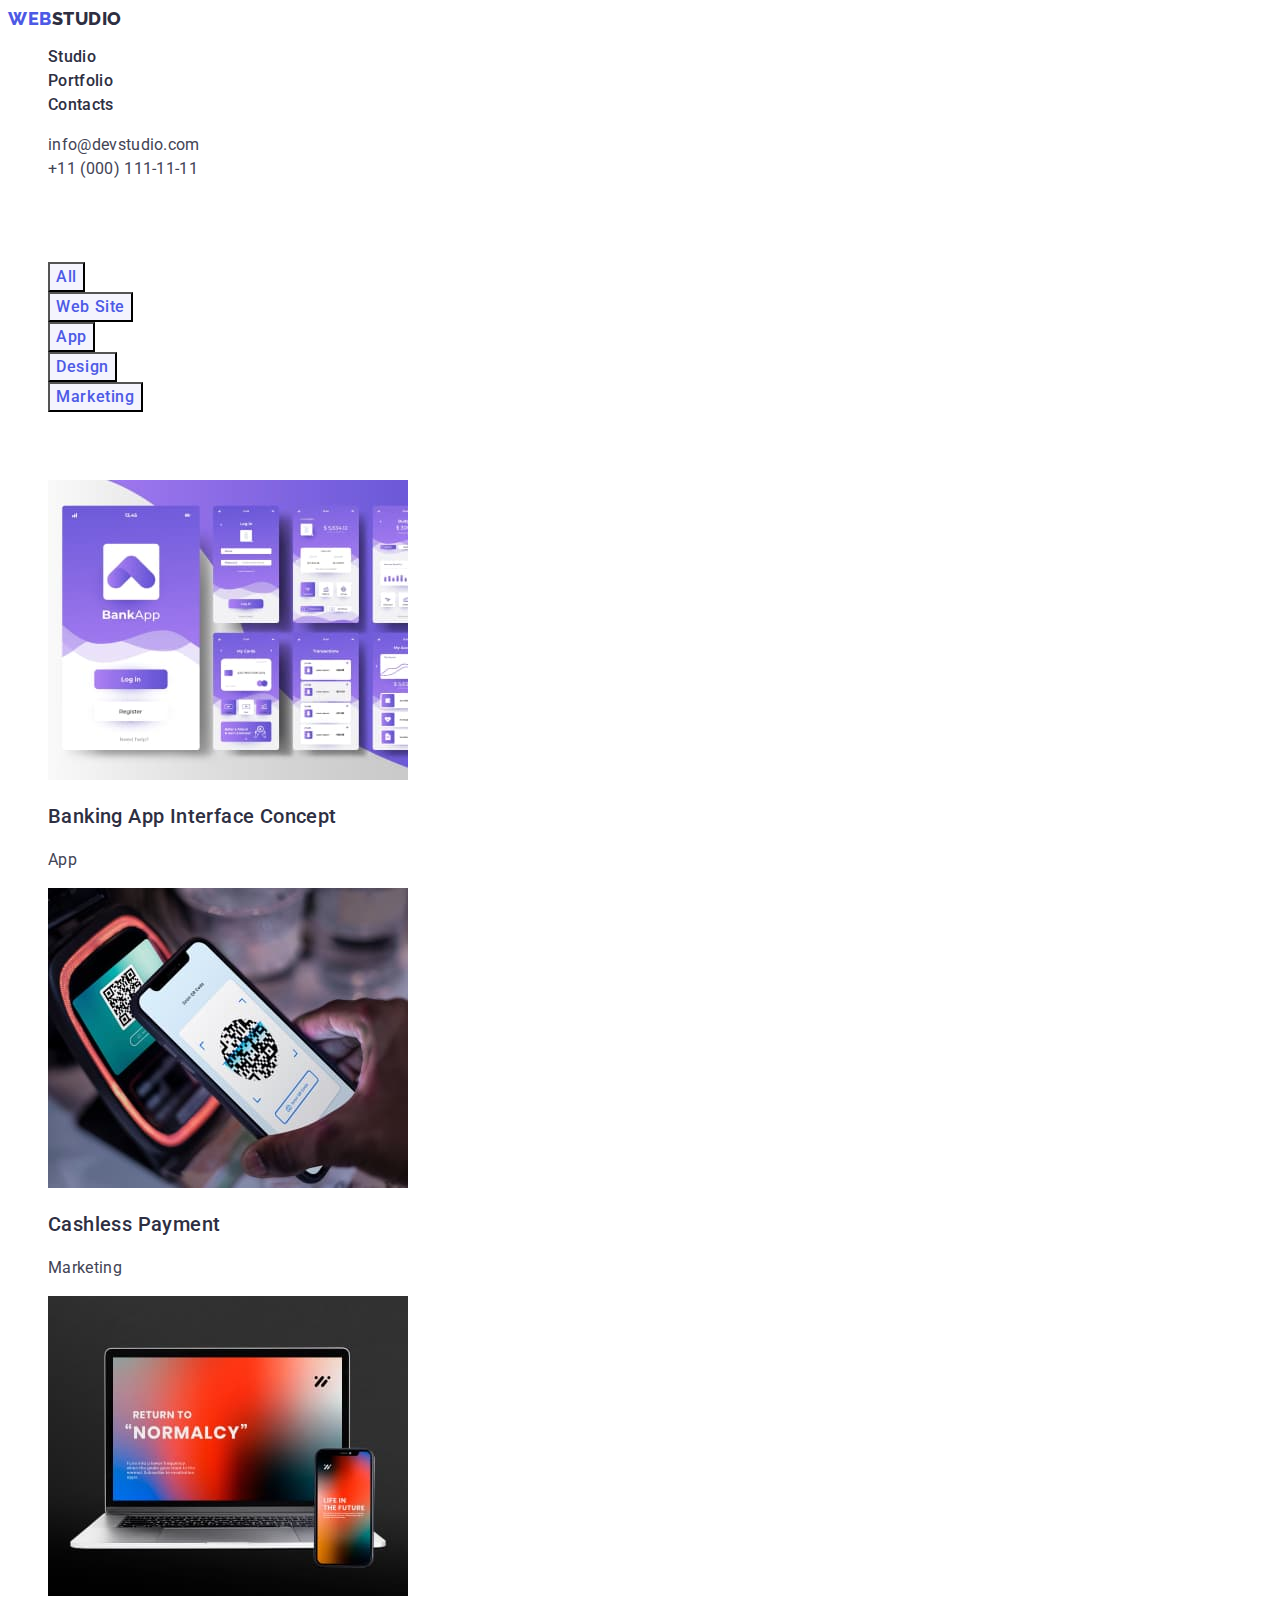
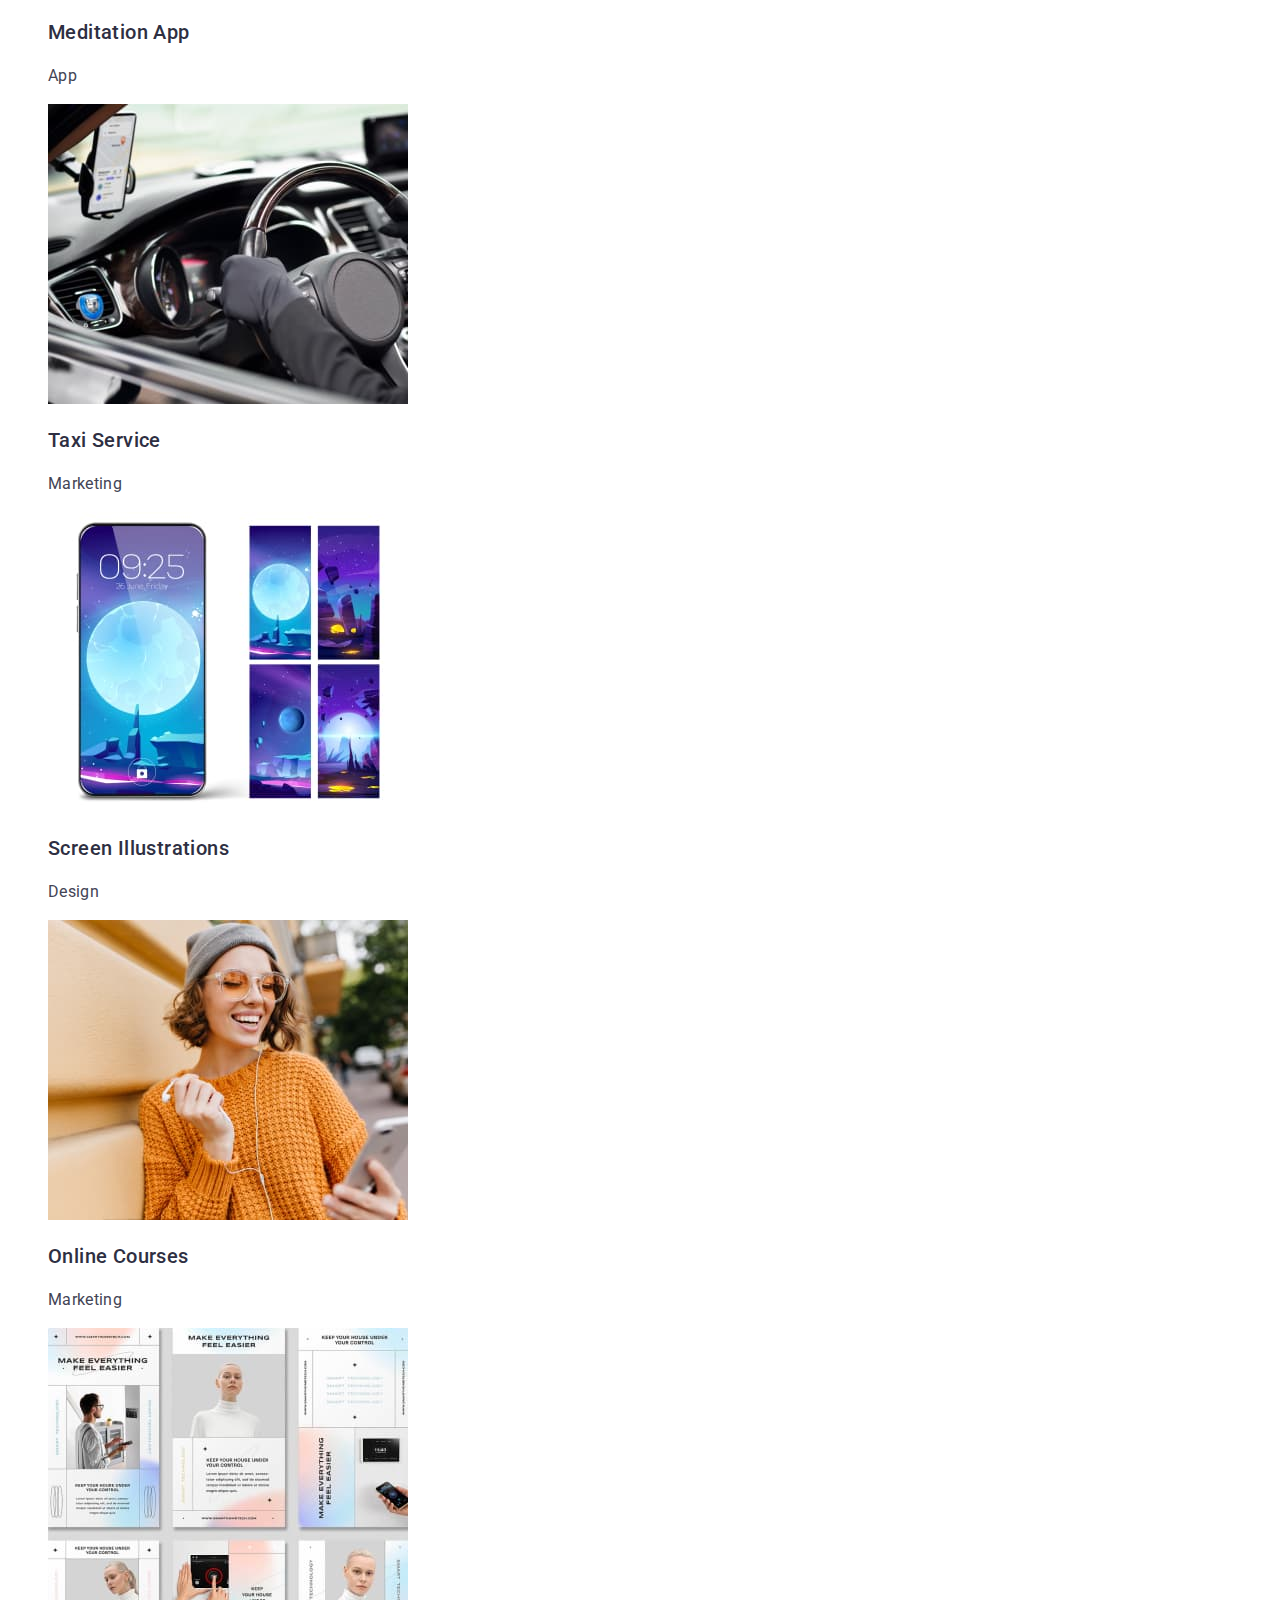
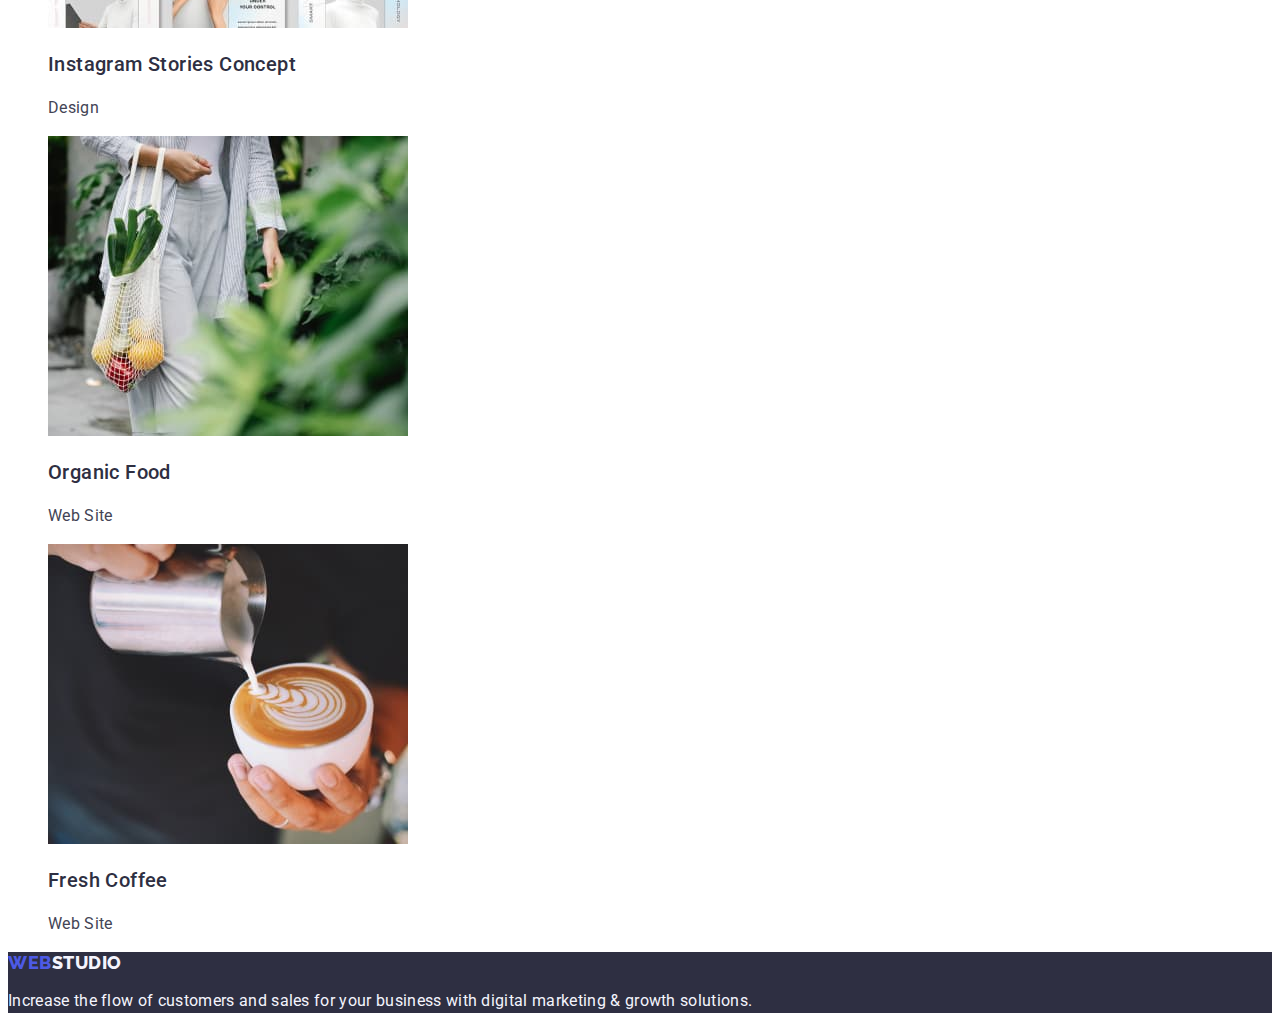
==== portfolio.html @ 0c495700 "Update portfolio.html and css\styles.css" ====
<!DOCTYPE html>
<html lang="en">
  <head>
    <meta charset="UTF-8" >
    <meta name="viewport" content="width=device-width, initial-scale=1.0" >
    <title>Portfolio</title>
    <link rel="preconnect" href="https://fonts.googleapis.com" >
    <link rel="preconnect" href="https://fonts.gstatic.com" crossorigin >
    <link
      href="https://fonts.googleapis.com/css2?family=Raleway:wght@800&family=Roboto:wght@400;500;700;900&display=swap"
      rel="stylesheet"
    >
    <link rel="stylesheet" href="./css/styles.css" >
  </head>

  <body class="main-body">
    <header class="page-header">
      <nav>
        <!-- Logo -->

        <a class="logo link" href="./index.html"
          >Web<span class="logo-scnd-word">Studio</span>
        </a>

        <!-- General Navigation -->

        <ul class="site-nav list">
          <li>
            <a href="./index.html" class="link">Studio</a>
          </li>
          <li>
            <a href="./portfolio.html" class="link">Portfolio</a>
          </li>
          <li>
            <a href="" class="link">Contacts</a>
          </li>
        </ul>
      </nav>

      <!-- Contacts -->

      <address class="auth-nav">
        <ul class="list">
          <li>
            <a href="mailto:info@devstudio.com" class="link"
              >info@devstudio.com</a
            >
          </li>
          <li>
            <a href="tel:+110001111111" class="link">+11 (000) 111-11-11</a>
          </li>
        </ul>
      </address>
    </header>

    <!-- Main contetnt -->
    <main>
      <section>
        <h1 class="hidden">Our Portfolio</h1>

      <!-- Filter Btn and Btn Active -->
      <ul class="list">
        <li><button type="button" class="nav-button button">All</button></li>
        <li>
          <button type="button" class="nav-button button">Web Site</button>
        </li>
        <li><button type="button" class="nav-button button">App</button></li>
        <li>
          <button type="button" class="nav-button button">Design</button>
        </li>
        <li>
          <button type="button" class="nav-button button">Marketing</button>
        </li>
      </ul>
      <!-- Row 1 section -->
        <h2 class="hidden">Row 1, 2, 3</h2>
        <ul class="list">
          <li>
            <img
              src="./images/portfolio-photo/img-portfolio-page-1.jpg"
              alt="Banking App Interface Concept"
              width="360"
              height="300"
            >
            <h3 class="subtitle">Banking App Interface Concept</h3>
            <p class="subtitle-text">App</p>
          </li>
          <li>
            <img
              src="./images/portfolio-photo/img-portfolio-page-2.jpg"
              alt="Cashless Payment"
              width="360"
              height="300"
            >
            <h3 class="subtitle">Cashless Payment</h3>
            <p class="subtitle-text">Marketing</p>
          </li>
          <li>
            <img
              src="./images/portfolio-photo/img-portfolio-page-3.jpg"
              alt="Meditation App"
              width="360"
              height="300"
            >
            <h3 class="subtitle">Meditation App</h3>
            <p class="subtitle-text">App</p>
          </li>        
        <!-- Row 2 section -->
          <li>
            <img
              src="./images/portfolio-photo/img-portfolio-page-4.jpg"
              alt="Taxi Service"
              width="360"
              height="300"
            >
            <h3 class="subtitle">Taxi Service</h3>
            <p class="subtitle-text">Marketing</p>
          </li>
          <li>
            <img
              src="./images/portfolio-photo/img-portfolio-page-5.jpg"
              alt="Screen Illustrations"
              width="360"
              height="300"
            >
            <h3 class="subtitle">Screen Illustrations</h3>
            <p class="subtitle-text">Design</p>
          </li>
          <li>
            <img
              src="./images/portfolio-photo/img-portfolio-page-6.jpg"
              alt="Online Courses"
              width="360"
              height="300"
            >
            <h3 class="subtitle">Online Courses</h3>
            <p class="subtitle-text">Marketing</p>
          </li>       
        <!-- Row 3 section -->
          <li>
            <img
              src="./images/portfolio-photo/img-portfolio-page-7.jpg"
              alt="Instagram Stories Concept"
              width="360"
              height="300"
            >
            <h3 class="subtitle">Instagram Stories Concept</h3>
            <p class="subtitle-text">Design</p>
          </li>
          <li>
            <img
              src="./images/portfolio-photo/img-portfolio-page-8.jpg"
              alt="Organic Food"
              width="360"
              height="300"
            >
            <h3 class="subtitle">Organic Food</h3>
            <p class="subtitle-text">Web Site</p>
          </li>
          <li>
            <img
              src="./images/portfolio-photo/img-portfolio-page-9.jpg"
              alt="Fresh Coffee"
              width="360"
              height="300"
            >
            <h3 class="subtitle">Fresh Coffee</h3>
            <p class="subtitle-text">Web Site</p>
          </li>
        </ul>
      </section>
    </main>

    <!-- Footer -->
    <footer class="page-footer">
      <a class="logo link" href="./index.html"
        >Web<span class="logo-sd-word">Studio</span>
      </a>
      <p class="footer-text">
        Increase the flow of customers and sales for your business with digital
        marketing & growth solutions.
      </p>
    </footer>
  </body>
</html>
---- css/styles.css ----
:root {
  --primary-brand: #4d5ae5;
  --pressed-state: #404bbf;
  --dark: #2e2f42;
  --success: #31d0aa;
  --text: #434455;
  --subtle-text: #8e8f99;
  --accent: #e7e9fc;
  --light: #f4f4fd;
  --modal-overlay: rgba(46, 47, 66, 0.4);
  --hero-background: rgba(46, 47, 66, 0.7);
  --white-background: #ffffff;
  --modal-background: #fcfcfc;
}
/* general body styles */
body {
  font-family: "Roboto", sans-serif;
  background-color: var(--white-background);
  color: var(--text);
}

address {
  font-style: normal;
}

/* Page Header  */
.list {
  list-style: none;
}

/* Logo */
.logo {
  color: var(--primary-brand);
  font-family: "Raleway", sans-serif;
  font-size: 18px;
  font-style: normal;
  font-weight: 800;
  line-height: 1.17;
  letter-spacing: 0.03em;
  text-transform: uppercase;
}

.logo-scnd-word {
  color: var(--dark);
}
.logo-sd-word {
  color: var(--light);
}
/* Site navigation */
.site-nav .link {
  font-weight: 500;
  line-height: 24px;
  letter-spacing: 0.02em;
  color: var(--dark);
}

/* Site authorization navigation */
.auth-nav .link {
  font-weight: 400;
  line-height: 24px;
  letter-spacing: 0.02em;
  color: var(--text);
}

.link:hover,
.link:focus {
  color: var(--pressed-state);
}
.link {
  text-decoration: none;
}

/* Main content*/
/* Hero section */
.hero {
  background-color: var(--dark);
}
.hero-title {
  color: var(--white-background);
  text-align: center;
  font-size: 56px;
  font-weight: 700;
  line-height: 1.07;
  letter-spacing: 0.02em;
  text-transform: capitalize;
}

.hero-button {
  background-color: var(--primary-brand);
  color: var(--white-background);
}
.nav-button {
  background-color: var(--light, --accent);
  color: var(--primary-brand);
}
.button:hover,
.button:focus {
  background-color: var(--pressed-state);
  color: var(--white-background);
}

.hero-button,
.nav-button {
  /* Button Text */
  font-family: 'Roboto', sans-serif;
  font-size: 16px;
  font-style: normal;
  font-weight: 500;
  line-height: 1.5;
  letter-spacing: 0.04em;
  cursor: pointer;
}
/* Sections styles */
.hidden {
  visibility: hidden;
}
.section-title {
  color: var(--dark);
  text-align: center;
  font-size: 36px;
  font-style: normal;
  font-weight: 700;
  line-height: 1.11;
  letter-spacing: 0.02em;
  text-transform: capitalize;
}

.subtitle {
  color: var(--dark);
  font-size: 20px;
  font-style: normal;
  font-weight: 500;
  line-height: 1.2;
  letter-spacing: 0.02em;
}

.subtitle-text {
  color: var(--text);
  font-size: 16px;
  font-style: normal;
  font-weight: 400;
  line-height: 1.5;
  letter-spacing: 0.02em;
}

.section {
  background-color: var(--light);
}
.section-list-card {
  background-color: var(--white-background);
}

/* Site Footer */

.footer-text {
  line-height: 1.5;
  letter-spacing: 0.02em;
  background-color: var(--dark);
  color: var(--light);
}
.page-footer {
  background-color: var(--dark);
}
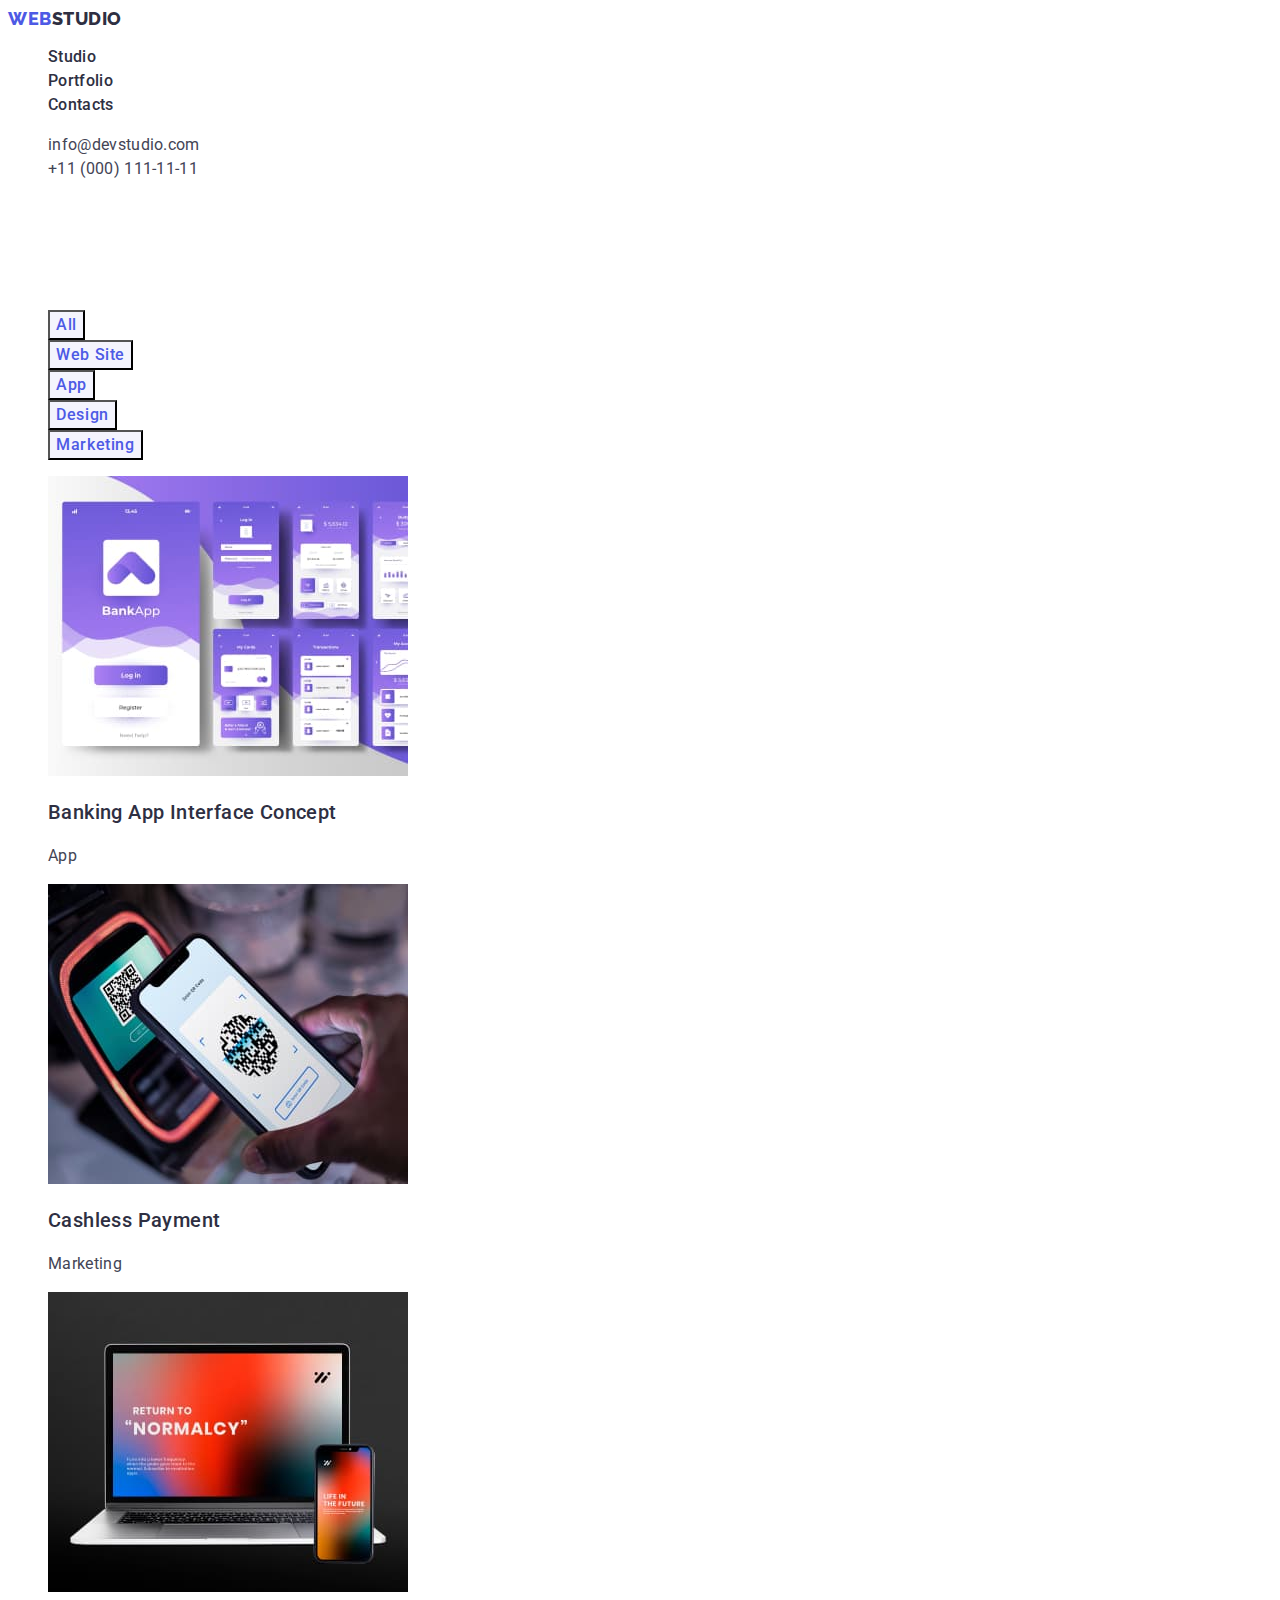
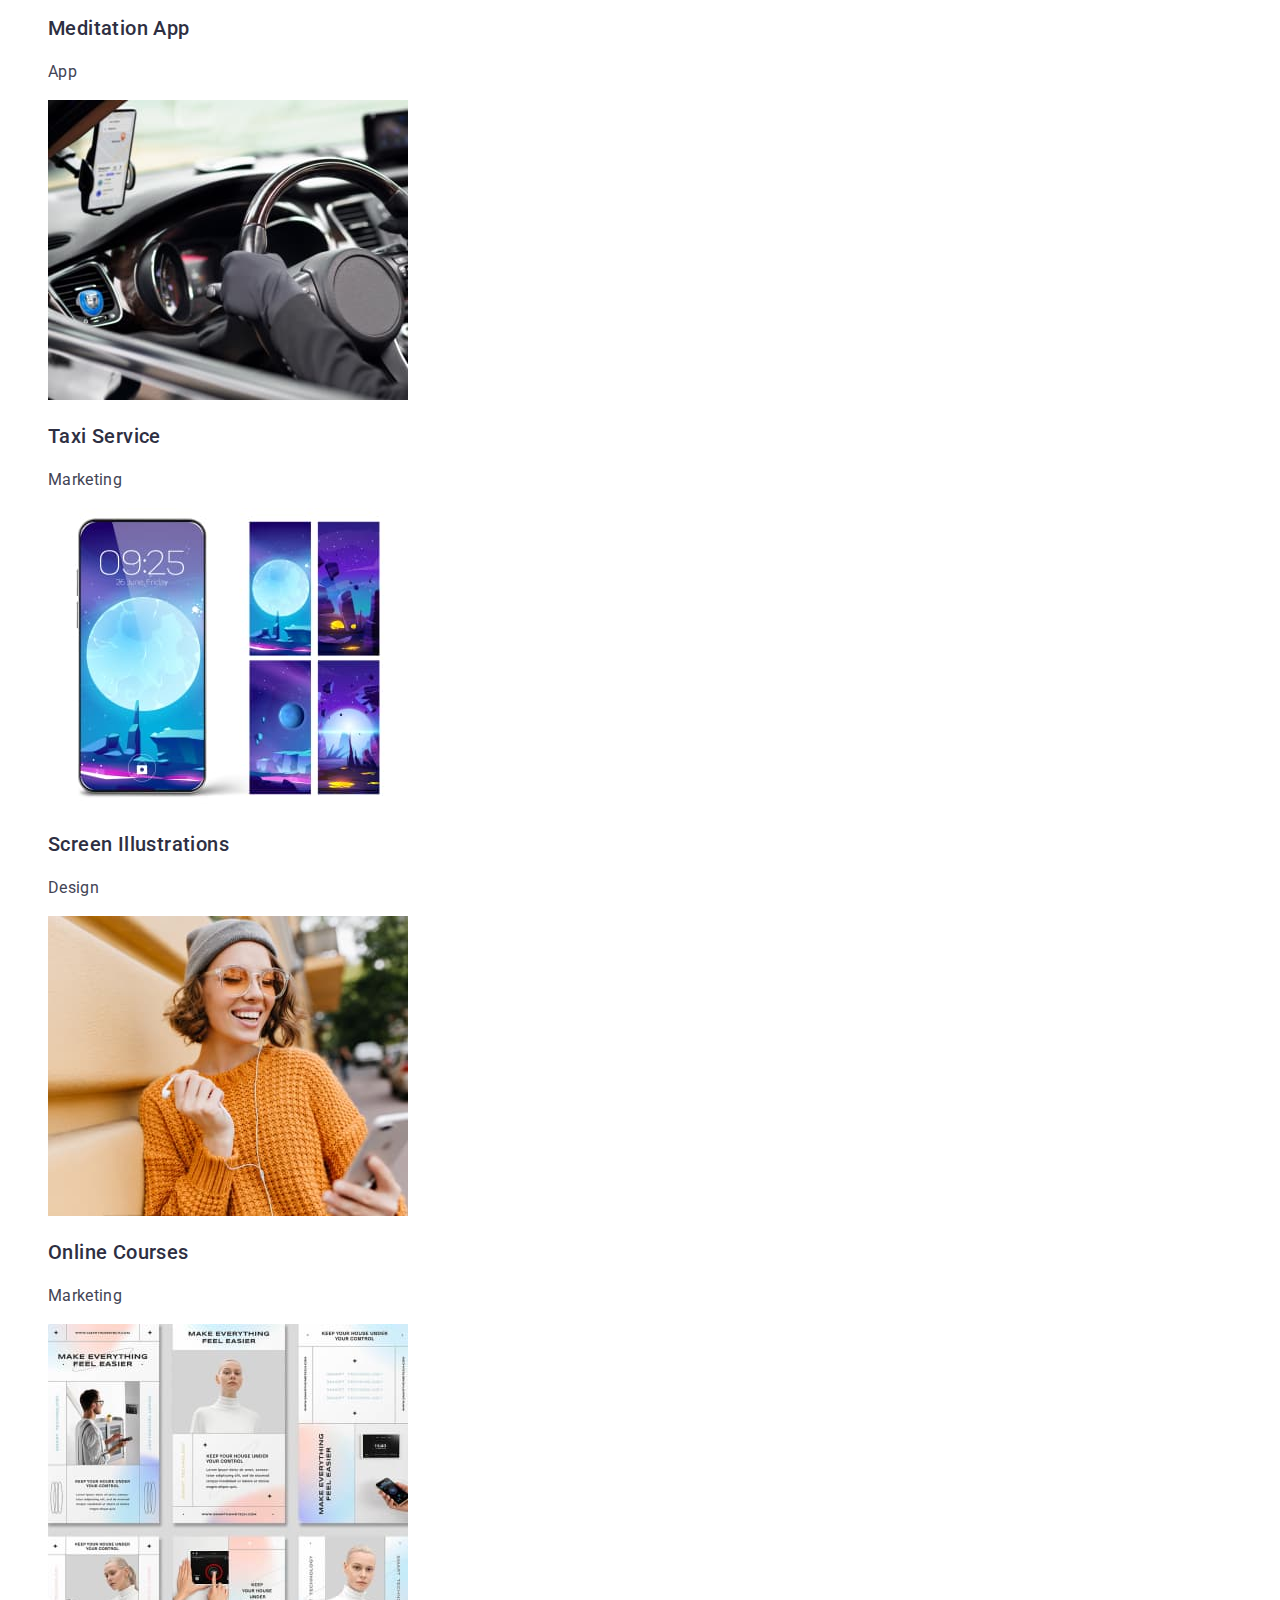
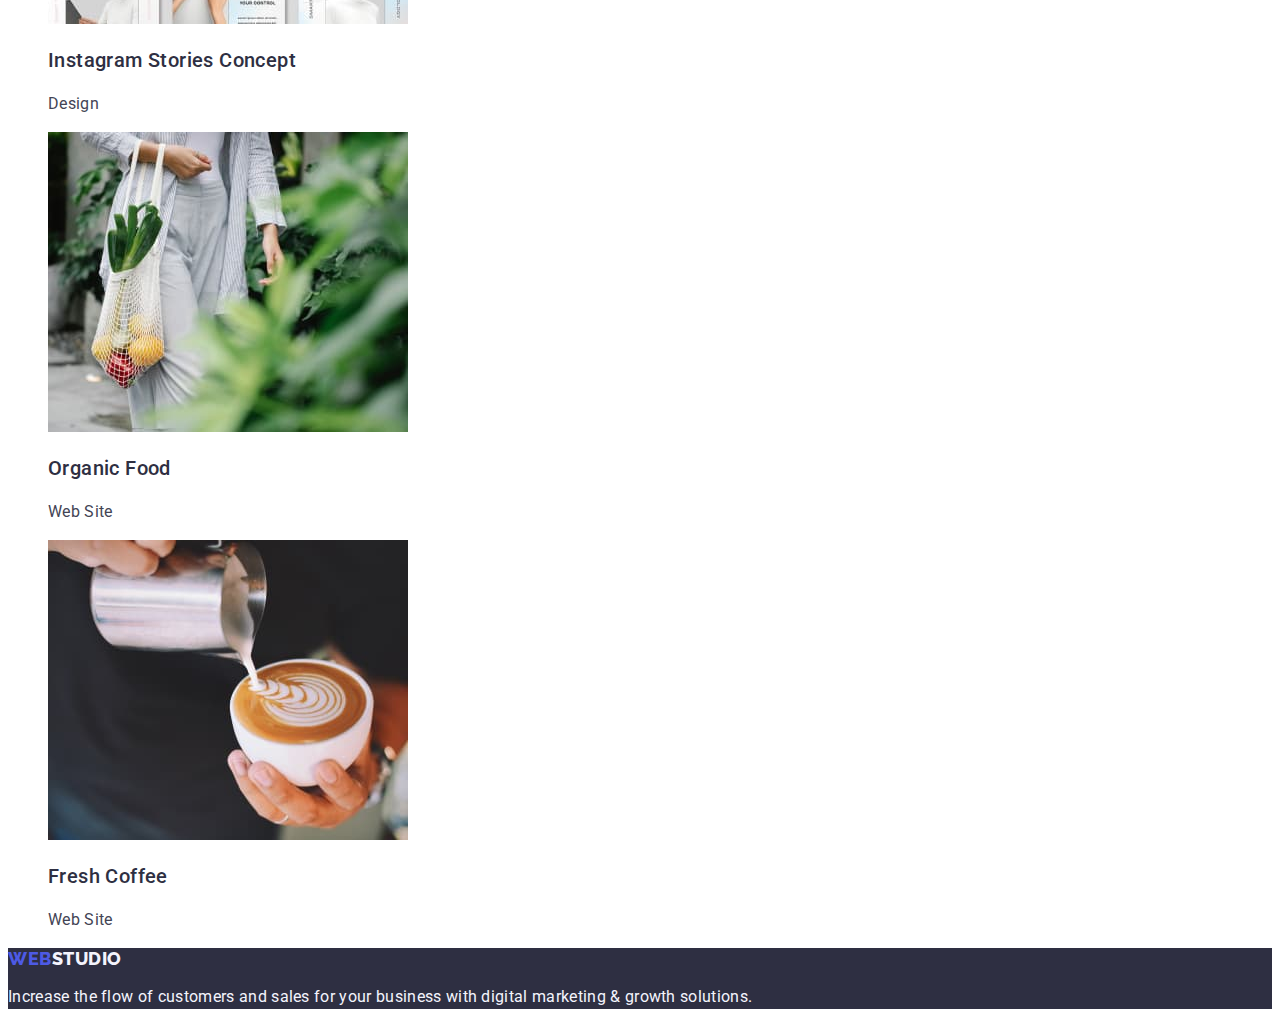
==== commit 475a6c55: "Update portfolio.html" ====
--- a/portfolio.html
+++ b/portfolio.html
@@ -57,7 +57,7 @@
     <main>
       <section>
         <h1 class="hidden">Our Portfolio</h1>
-
+        <h2 class="hidden">Row 1, 2, 3</h2>
       <!-- Filter Btn and Btn Active -->
       <ul class="list">
         <li><button type="button" class="nav-button button">All</button></li>
@@ -73,7 +73,6 @@
         </li>
       </ul>
       <!-- Row 1 section -->
-        <h2 class="hidden">Row 1, 2, 3</h2>
         <ul class="list">
           <li>
             <img
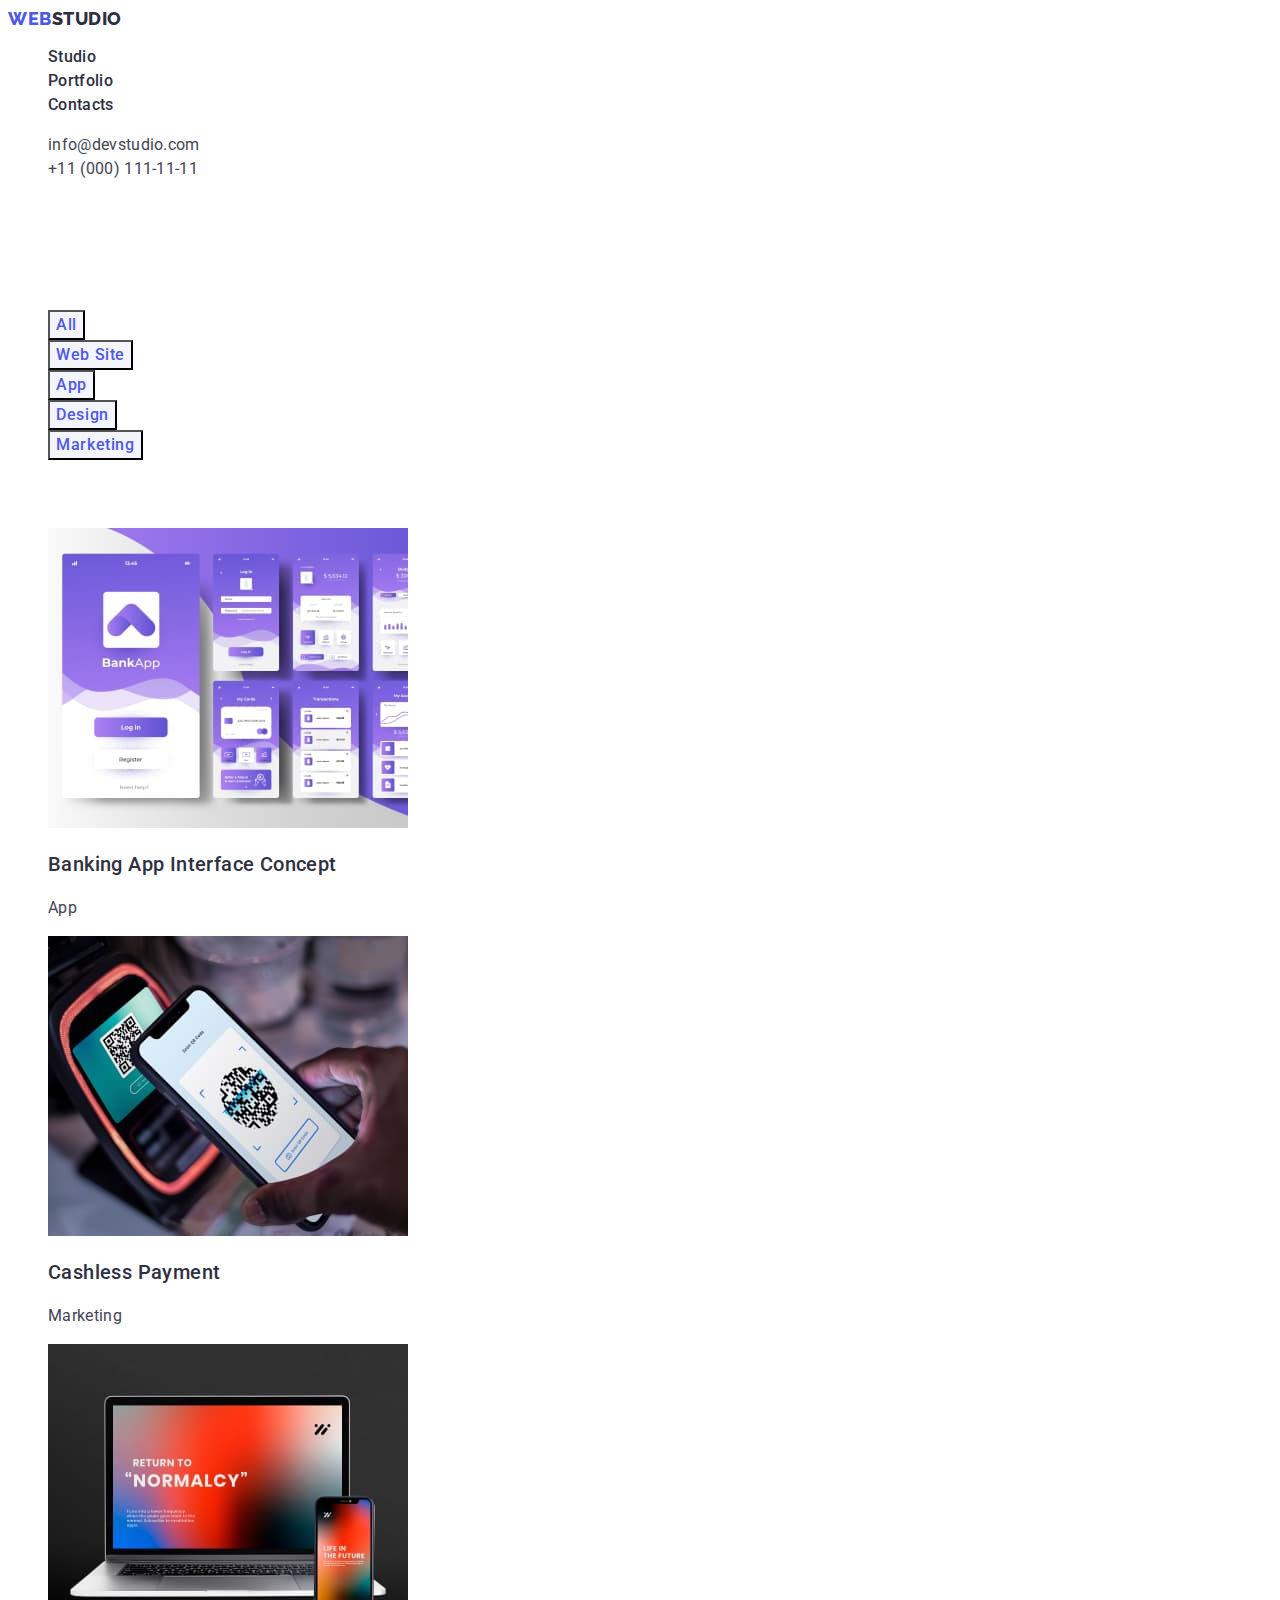
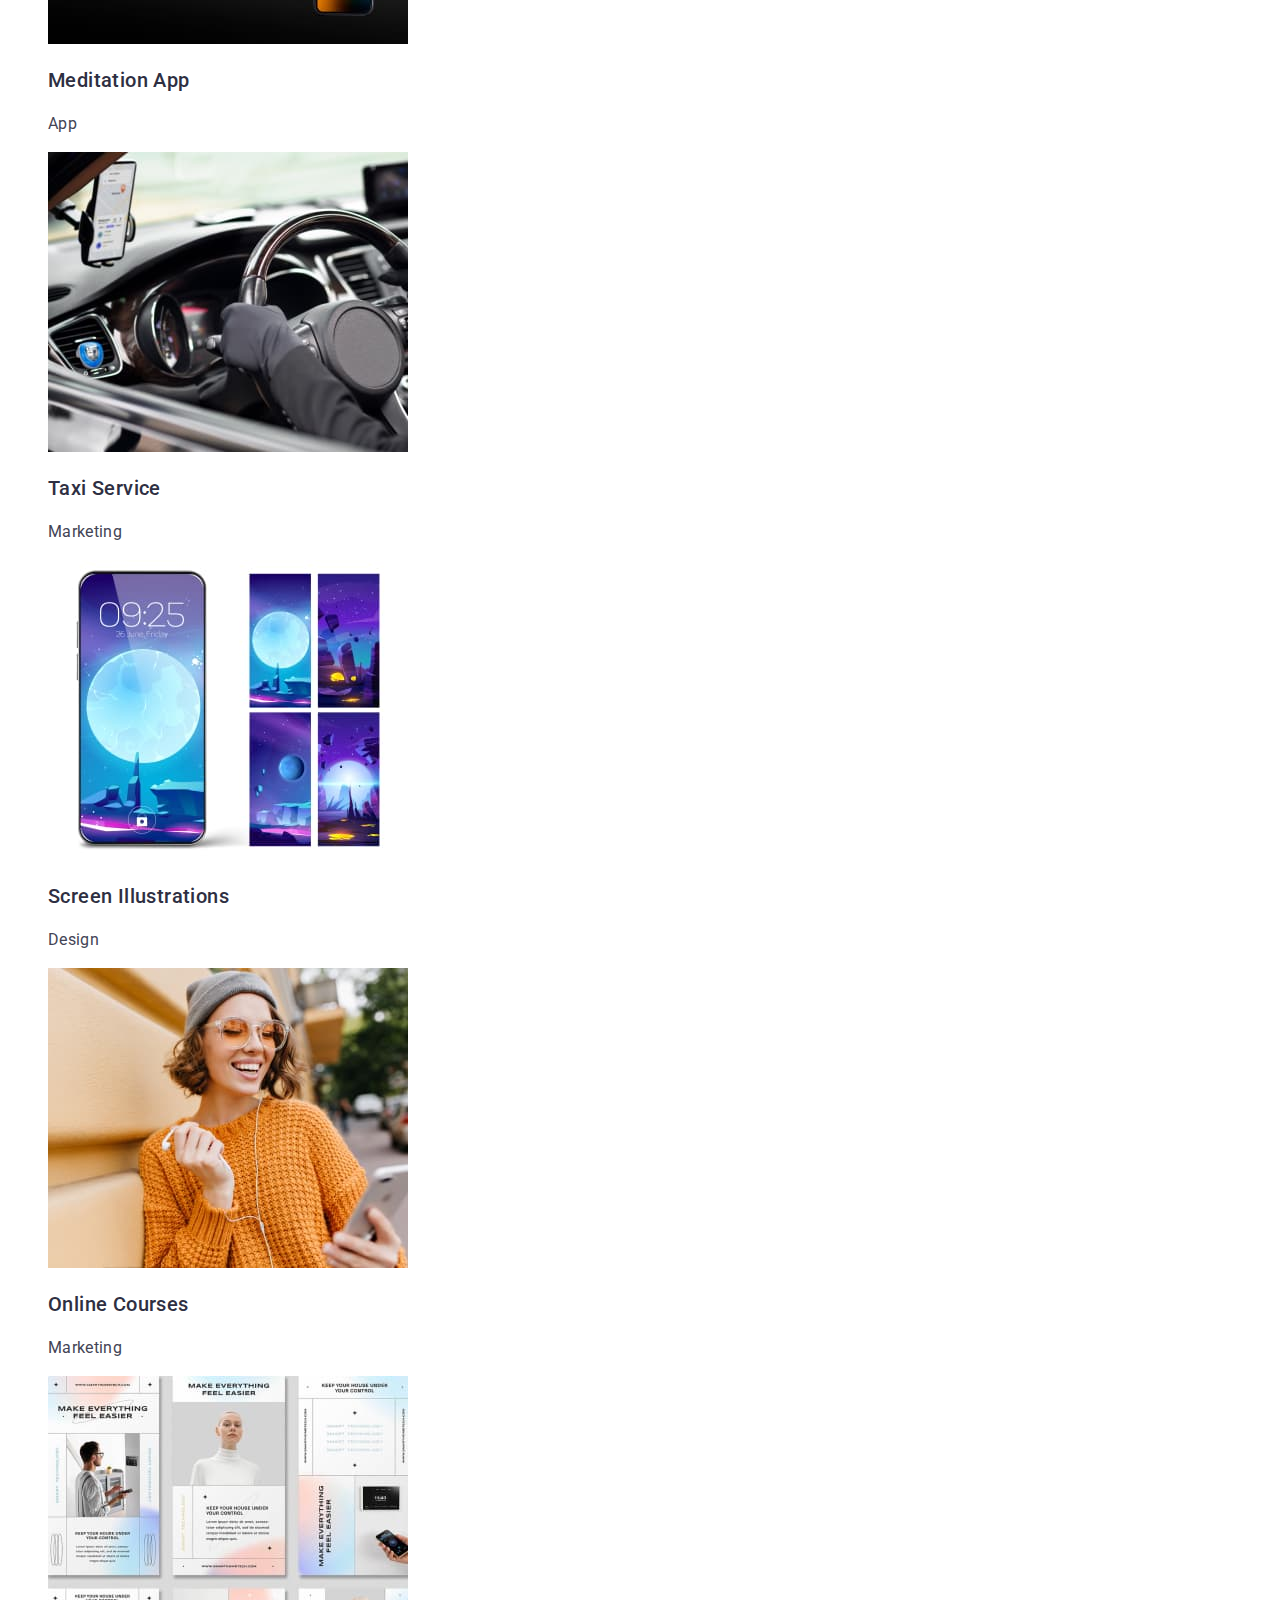
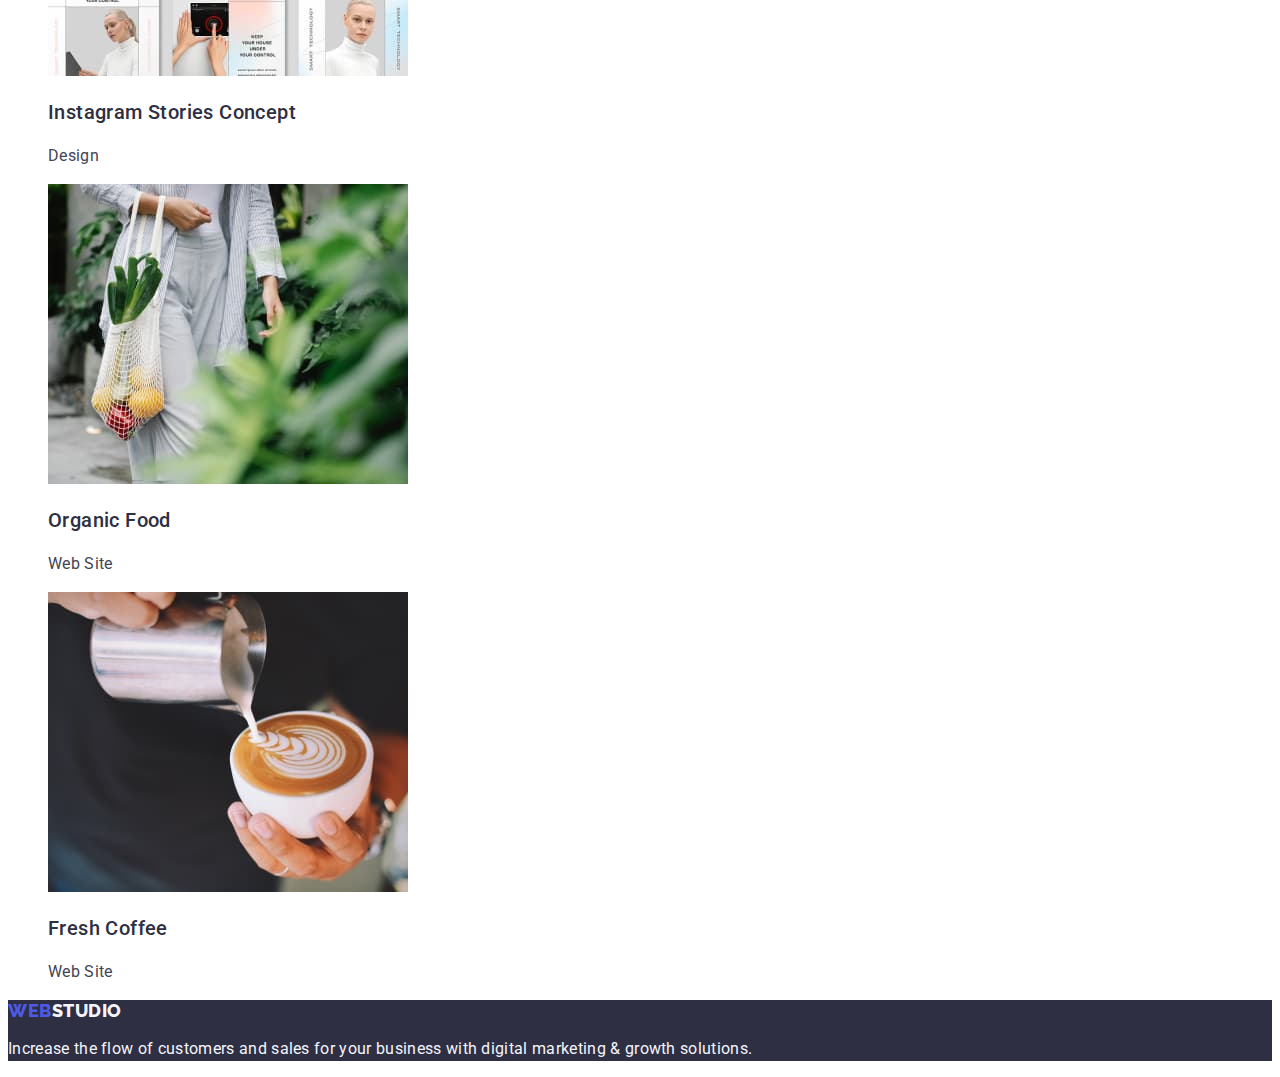
==== commit 901c03da: "Upd portfolio.html" ====
--- a/portfolio.html
+++ b/portfolio.html
@@ -57,7 +57,7 @@
     <main>
       <section>
         <h1 class="hidden">Our Portfolio</h1>
-        <h2 class="hidden">Row 1, 2, 3</h2>
+        <h2 class="hidden">Site navigation</h2>
       <!-- Filter Btn and Btn Active -->
       <ul class="list">
         <li><button type="button" class="nav-button button">All</button></li>
@@ -72,7 +72,9 @@
           <button type="button" class="nav-button button">Marketing</button>
         </li>
       </ul>
+
       <!-- Row 1 section -->
+        <h2 class="hidden">Row 1, 2, 3</h2>
         <ul class="list">
           <li>
             <img
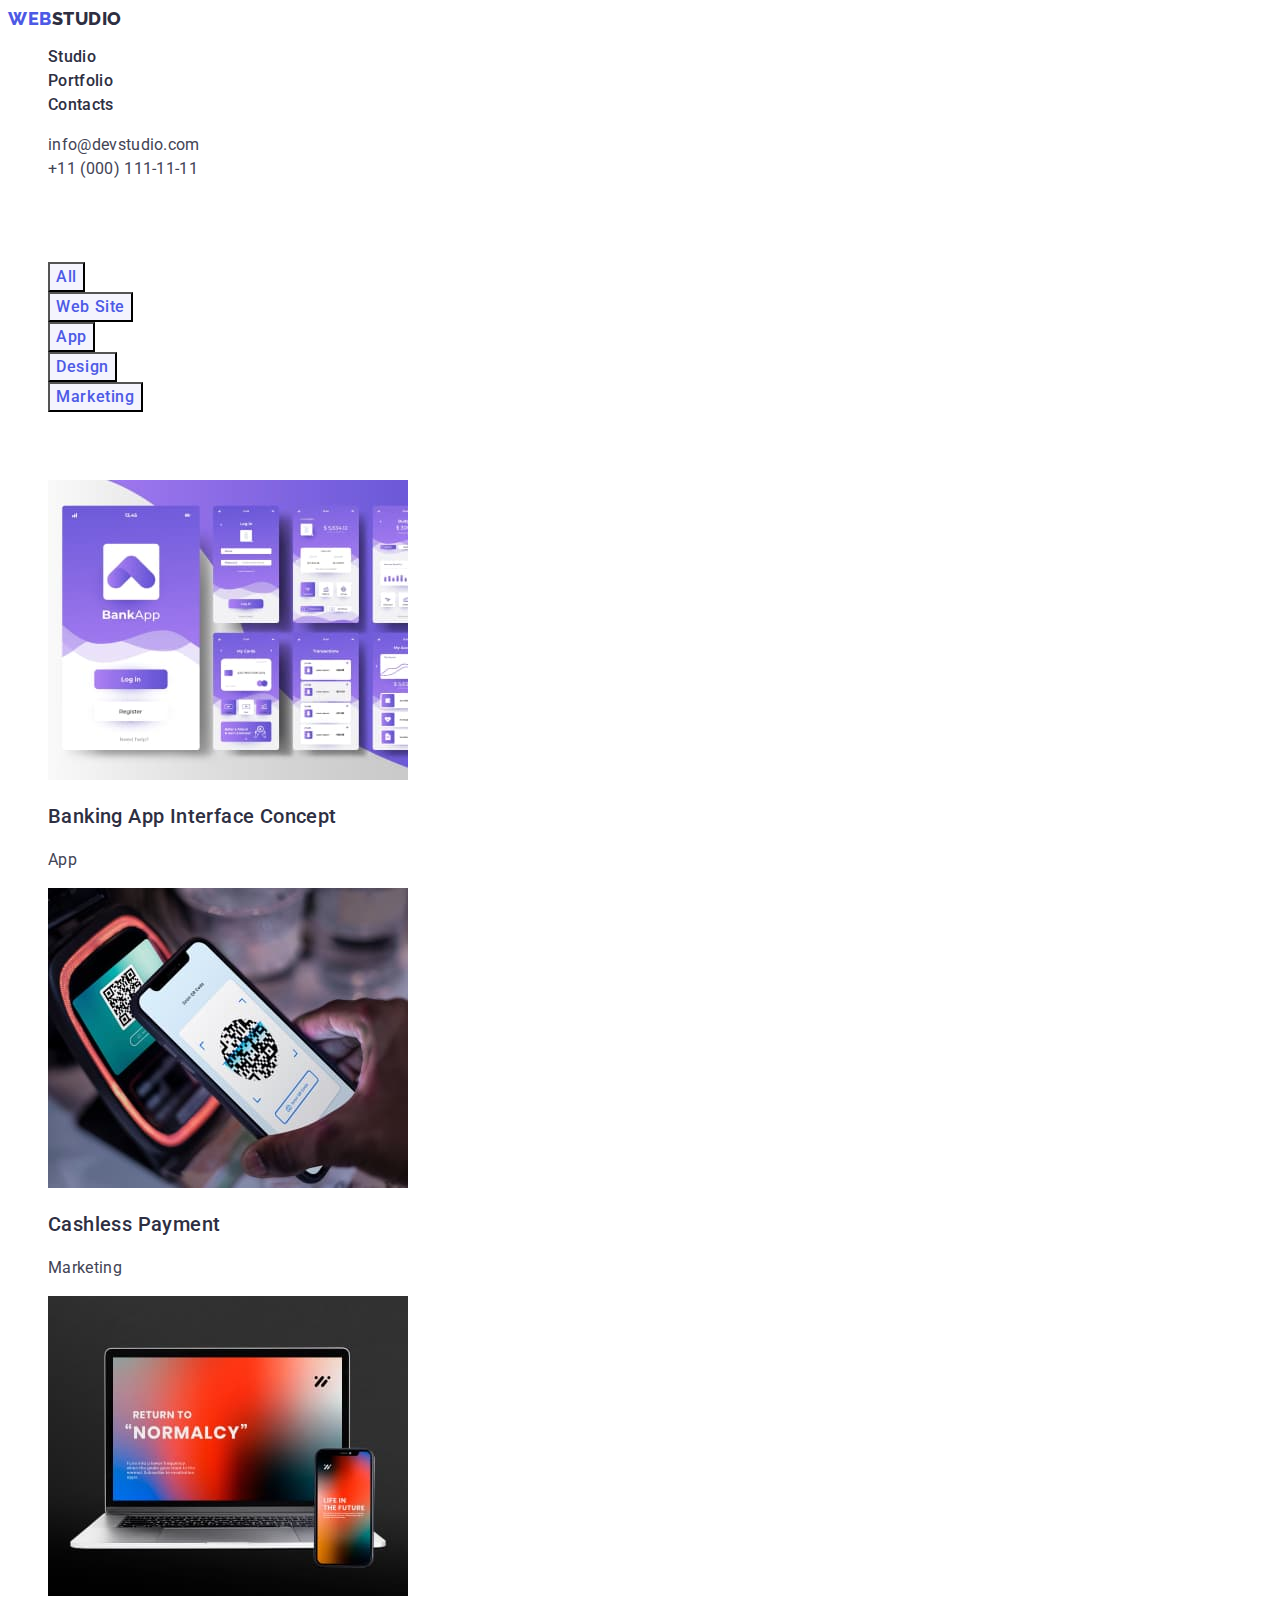
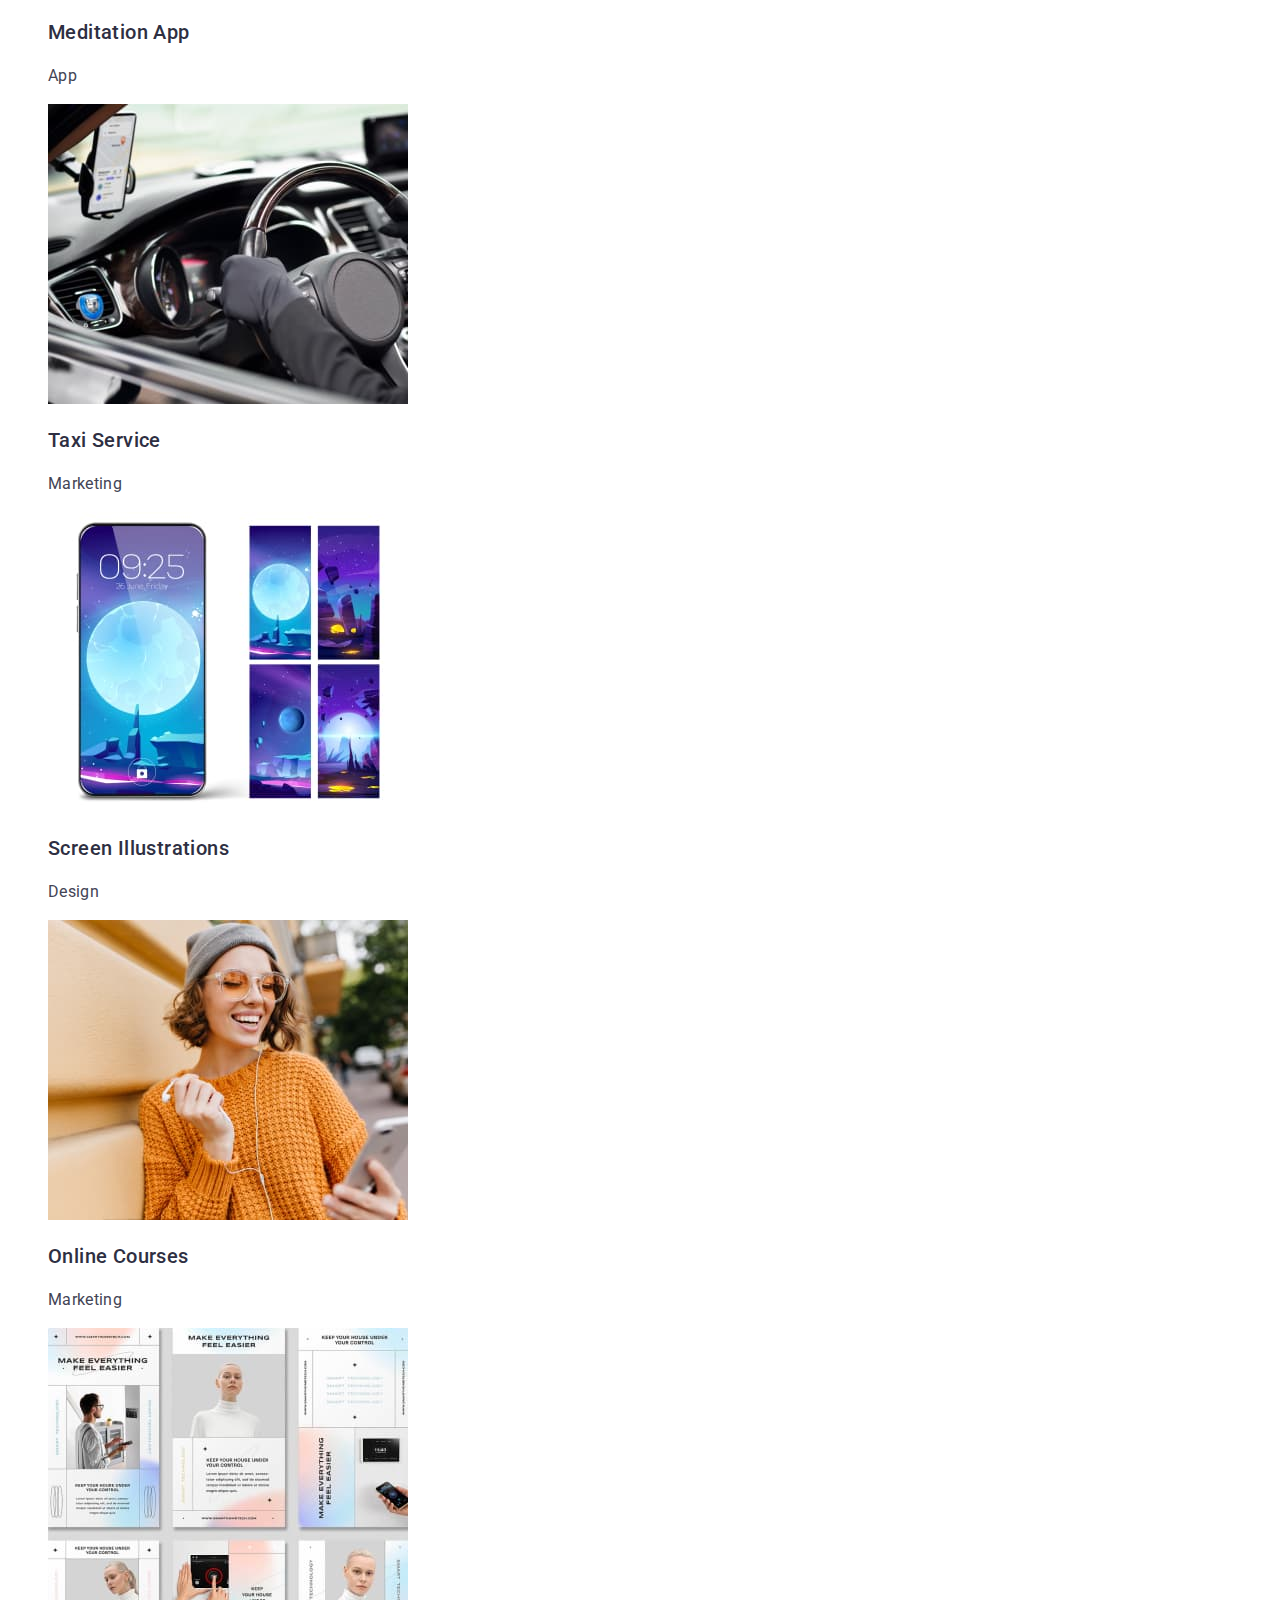
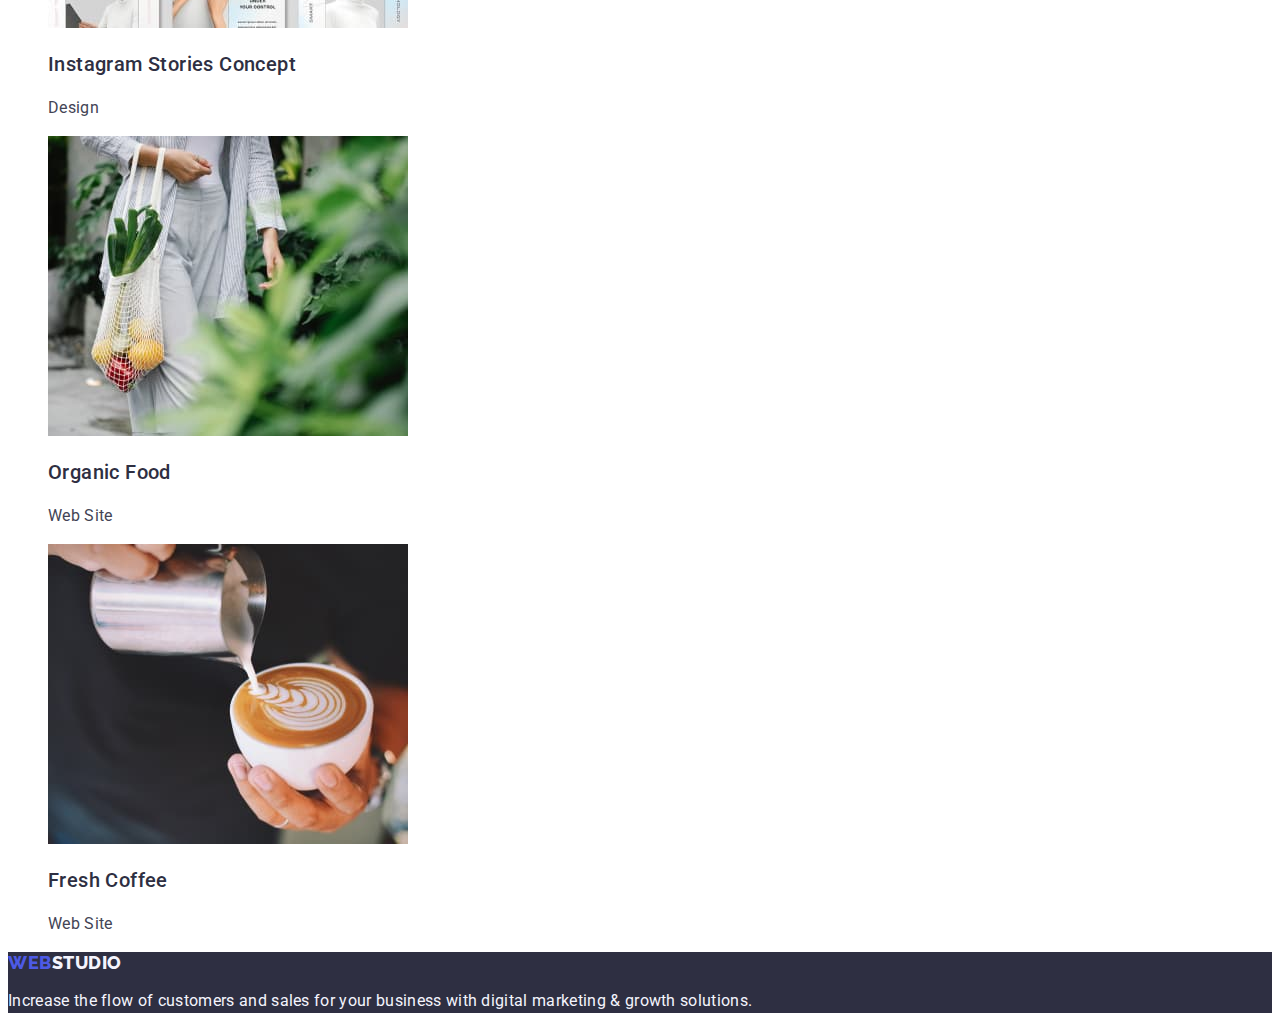
==== commit 5bcc13b0: "Upd portfolio.html" ====
--- a/portfolio.html
+++ b/portfolio.html
@@ -57,7 +57,6 @@
     <main>
       <section>
         <h1 class="hidden">Our Portfolio</h1>
-        <h2 class="hidden">Site navigation</h2>
       <!-- Filter Btn and Btn Active -->
       <ul class="list">
         <li><button type="button" class="nav-button button">All</button></li>
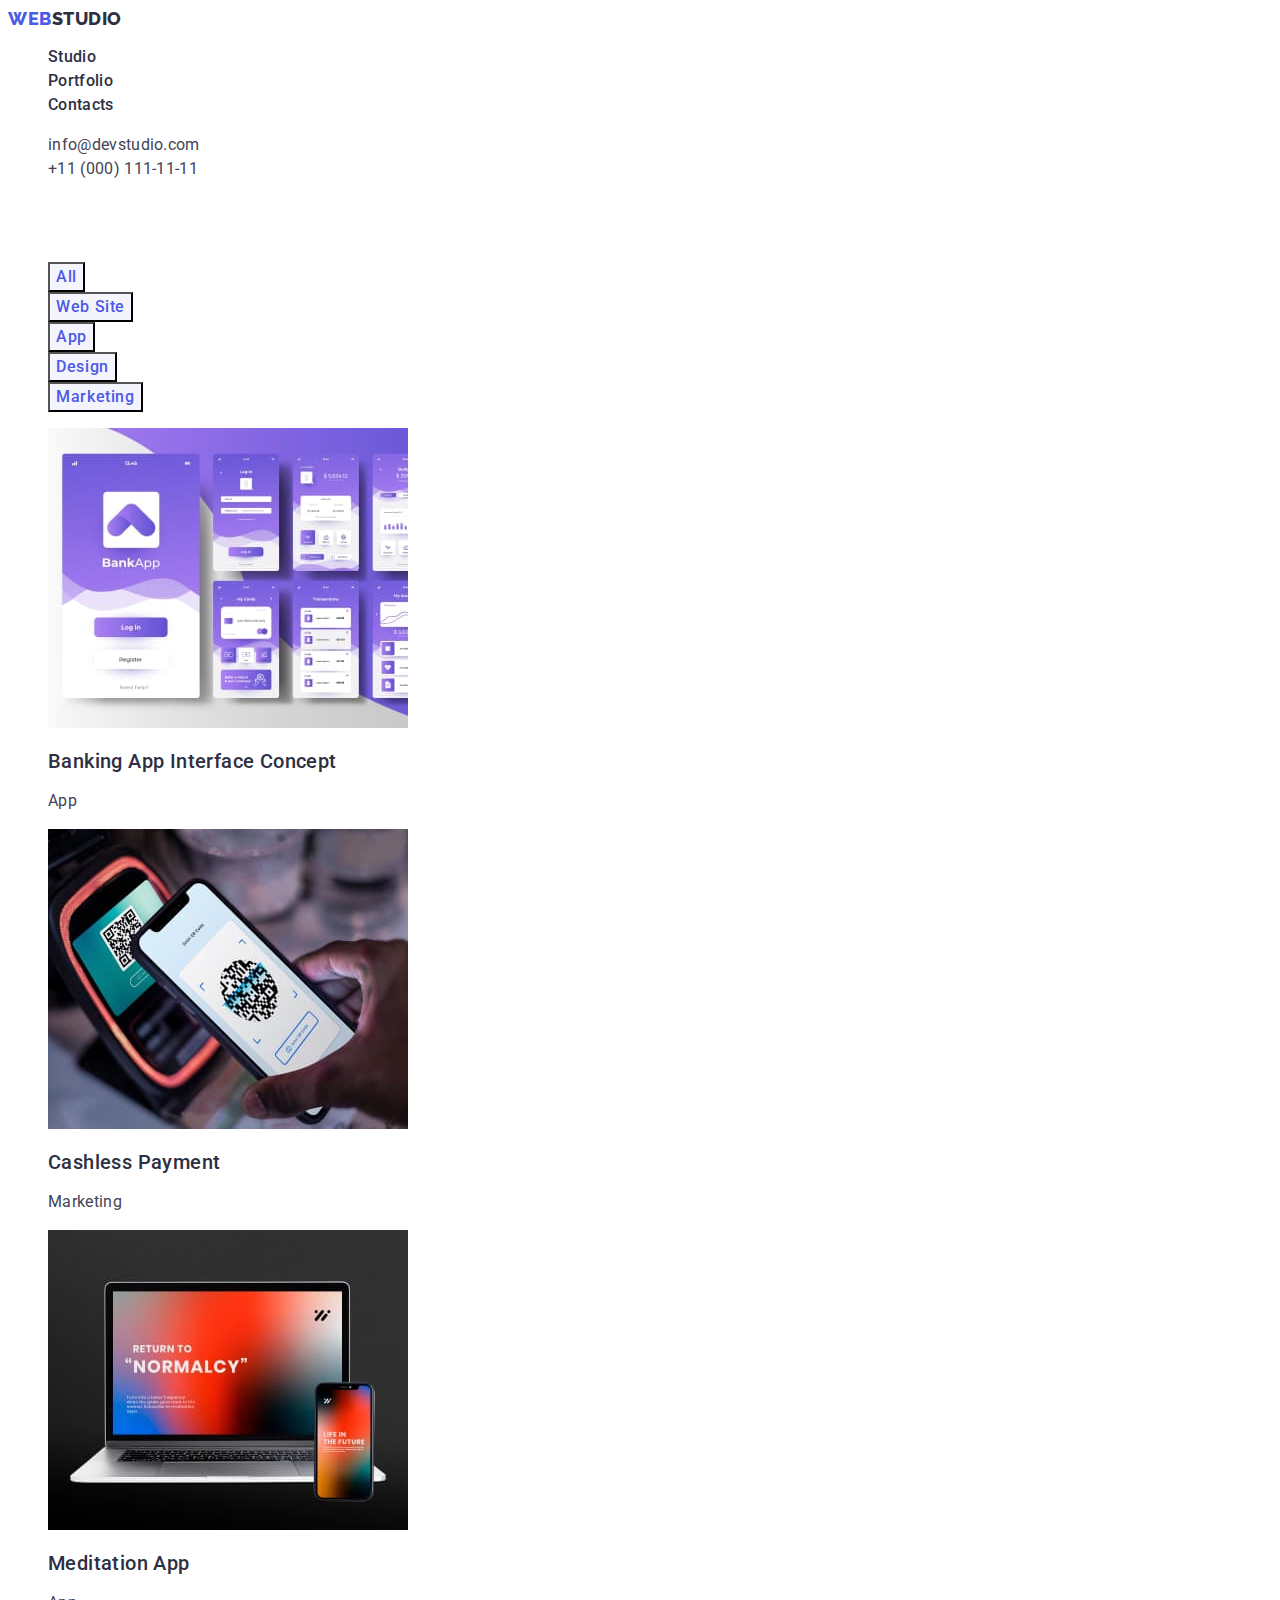
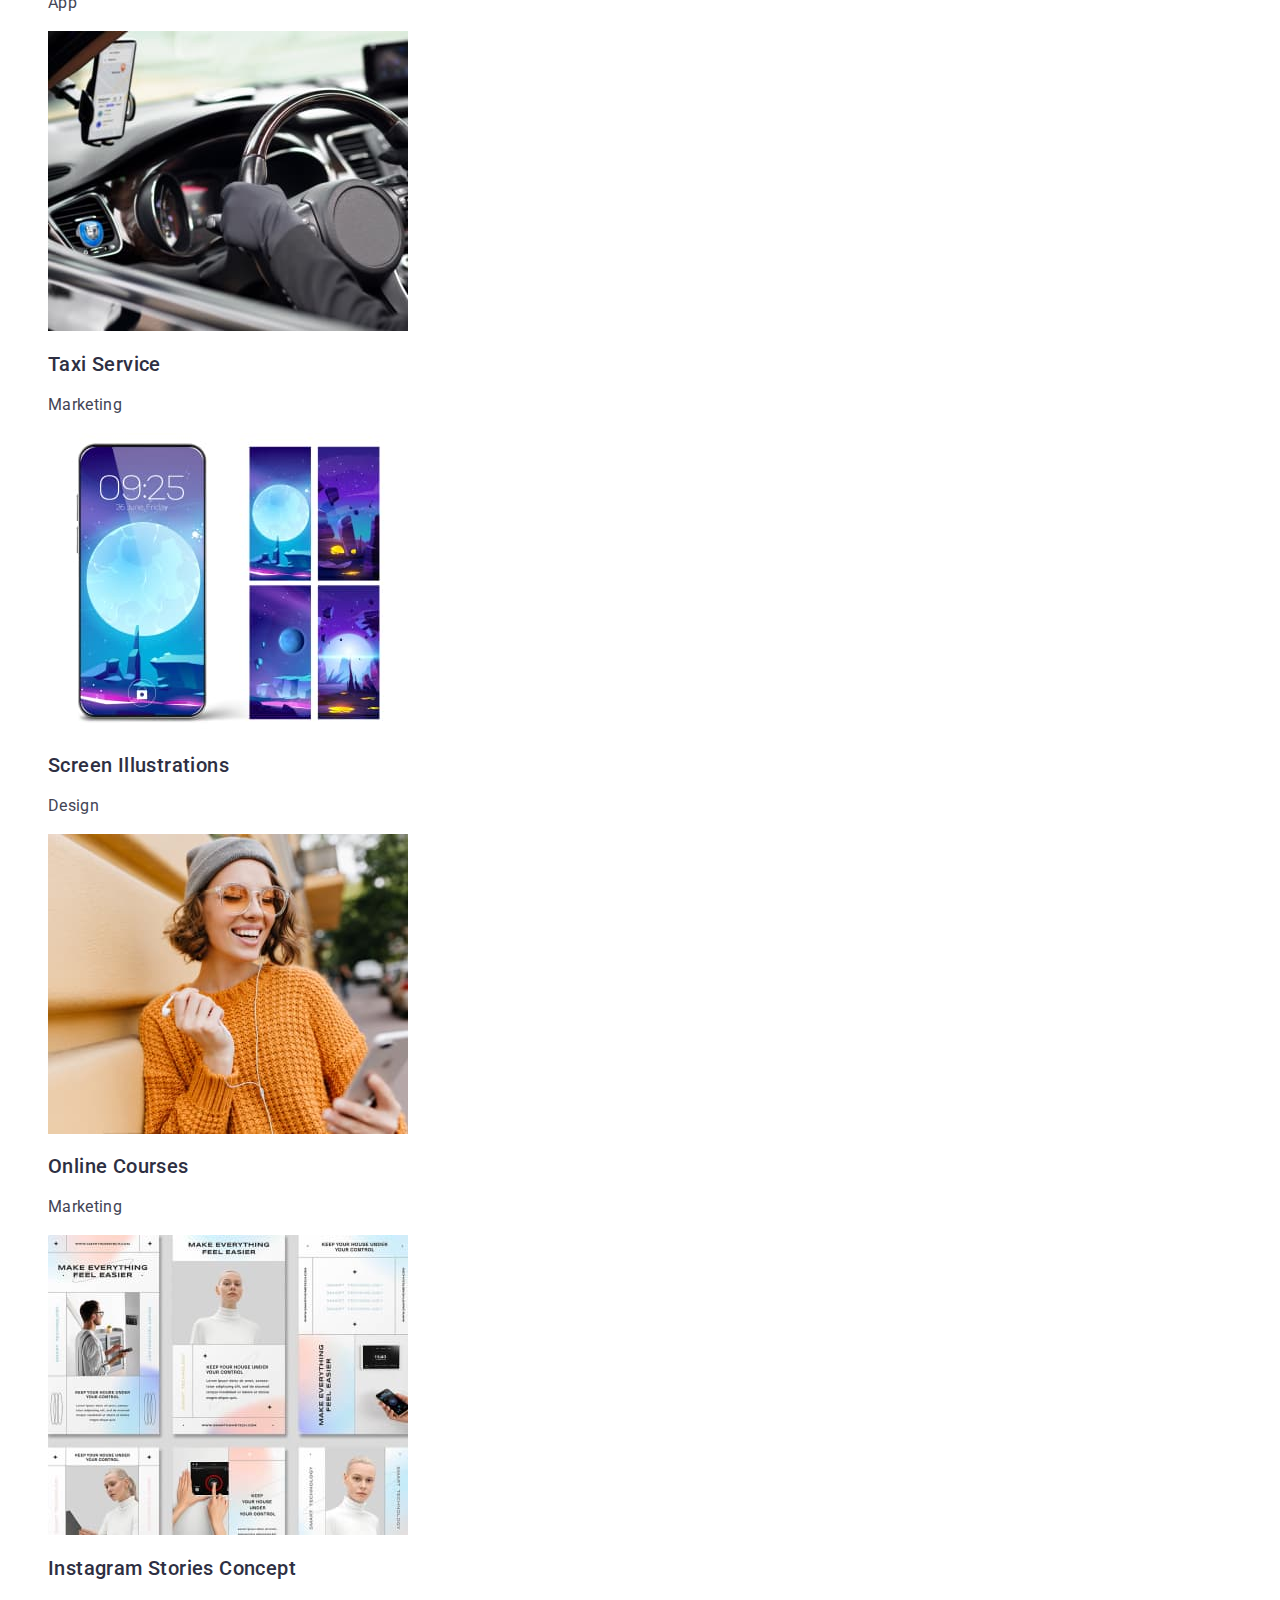
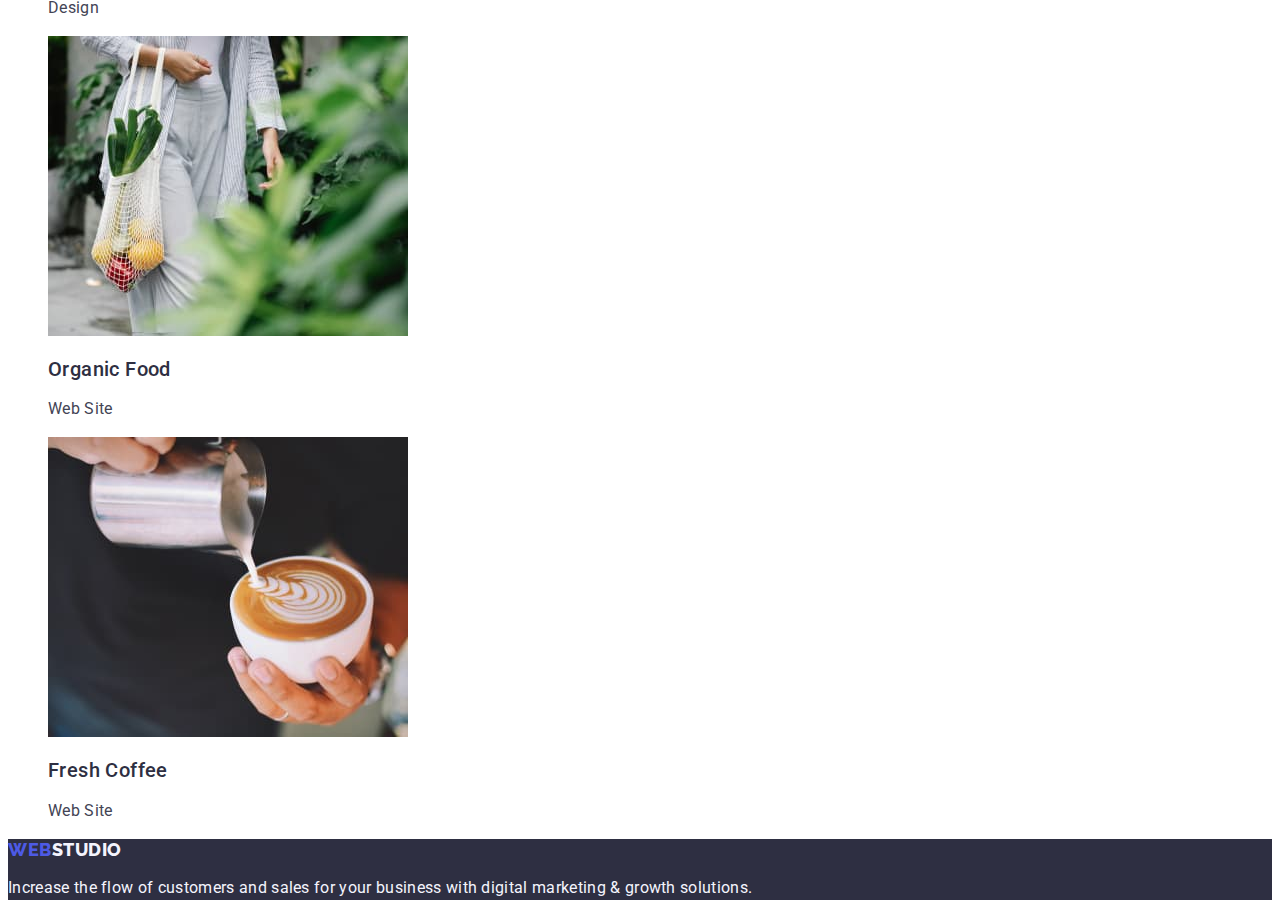
==== commit 6d79a57f: "Upd styles and portfolio" ====
--- a/portfolio.html
+++ b/portfolio.html
@@ -57,115 +57,132 @@
     <main>
       <section>
         <h1 class="hidden">Our Portfolio</h1>
-      <!-- Filter Btn and Btn Active -->
-      <ul class="list">
-        <li><button type="button" class="nav-button button">All</button></li>
-        <li>
-          <button type="button" class="nav-button button">Web Site</button>
-        </li>
-        <li><button type="button" class="nav-button button">App</button></li>
-        <li>
-          <button type="button" class="nav-button button">Design</button>
-        </li>
-        <li>
-          <button type="button" class="nav-button button">Marketing</button>
-        </li>
-      </ul>
-
-      <!-- Row 1 section -->
-        <h2 class="hidden">Row 1, 2, 3</h2>
+        <!-- Filter Btn and Btn Active -->
         <ul class="list">
-          <li>
-            <img
-              src="./images/portfolio-photo/img-portfolio-page-1.jpg"
-              alt="Banking App Interface Concept"
-              width="360"
-              height="300"
-            >
-            <h3 class="subtitle">Banking App Interface Concept</h3>
-            <p class="subtitle-text">App</p>
-          </li>
-          <li>
-            <img
-              src="./images/portfolio-photo/img-portfolio-page-2.jpg"
-              alt="Cashless Payment"
-              width="360"
-              height="300"
-            >
-            <h3 class="subtitle">Cashless Payment</h3>
-            <p class="subtitle-text">Marketing</p>
-          </li>
-          <li>
-            <img
-              src="./images/portfolio-photo/img-portfolio-page-3.jpg"
-              alt="Meditation App"
-              width="360"
-              height="300"
-            >
-            <h3 class="subtitle">Meditation App</h3>
-            <p class="subtitle-text">App</p>
-          </li>        
-        <!-- Row 2 section -->
-          <li>
-            <img
-              src="./images/portfolio-photo/img-portfolio-page-4.jpg"
-              alt="Taxi Service"
-              width="360"
-              height="300"
-            >
-            <h3 class="subtitle">Taxi Service</h3>
-            <p class="subtitle-text">Marketing</p>
-          </li>
-          <li>
-            <img
-              src="./images/portfolio-photo/img-portfolio-page-5.jpg"
-              alt="Screen Illustrations"
-              width="360"
-              height="300"
-            >
-            <h3 class="subtitle">Screen Illustrations</h3>
-            <p class="subtitle-text">Design</p>
-          </li>
-          <li>
-            <img
-              src="./images/portfolio-photo/img-portfolio-page-6.jpg"
-              alt="Online Courses"
-              width="360"
-              height="300"
-            >
-            <h3 class="subtitle">Online Courses</h3>
-            <p class="subtitle-text">Marketing</p>
-          </li>       
-        <!-- Row 3 section -->
-          <li>
-            <img
-              src="./images/portfolio-photo/img-portfolio-page-7.jpg"
-              alt="Instagram Stories Concept"
-              width="360"
-              height="300"
-            >
-            <h3 class="subtitle">Instagram Stories Concept</h3>
-            <p class="subtitle-text">Design</p>
-          </li>
-          <li>
-            <img
-              src="./images/portfolio-photo/img-portfolio-page-8.jpg"
-              alt="Organic Food"
-              width="360"
-              height="300"
-            >
-            <h3 class="subtitle">Organic Food</h3>
-            <p class="subtitle-text">Web Site</p>
-          </li>
-          <li>
-            <img
-              src="./images/portfolio-photo/img-portfolio-page-9.jpg"
-              alt="Fresh Coffee"
-              width="360"
-              height="300"
-            >
-            <h3 class="subtitle">Fresh Coffee</h3>
-            <p class="subtitle-text">Web Site</p>
+          <li><button type="button" class="nav-button button">All</button></li>
+          <li>
+            <button type="button" class="nav-button button">Web Site</button>
+          </li>
+          <li><button type="button" class="nav-button button">App</button></li>
+          <li>
+            <button type="button" class="nav-button button">Design</button>
+          </li>
+          <li>
+            <button type="button" class="nav-button button">Marketing</button>
+          </li>
+        </ul>
+
+        <!-- Row 1 section -->
+        <ul class="list">
+          <li>
+            <a href="" class="link"
+              ><img
+                src="./images/portfolio-photo/img-portfolio-page-1.jpg"
+                alt="Banking App Interface Concept"
+                width="360"
+                height="300"
+              >
+              <h2 class="subtitle">Banking App Interface Concept</h2>
+              <p class="subtitle-text">App</p>
+            </a>
+          </li>
+          <li>
+            <a href="" class="link"
+              ><img
+                src="./images/portfolio-photo/img-portfolio-page-2.jpg"
+                alt="Cashless Payment"
+                width="360"
+                height="300"
+              >
+              <h2 class="subtitle">Cashless Payment</h2>
+              <p class="subtitle-text">Marketing</p>
+            </a>
+          </li>
+          <li>
+            <a href="" class="link"
+              ><img
+                src="./images/portfolio-photo/img-portfolio-page-3.jpg"
+                alt="Meditation App"
+                width="360"
+                height="300"
+              >
+              <h2 class="subtitle">Meditation App</h2>
+              <p class="subtitle-text">App</p>
+            </a>
+          </li>
+          <!-- Row 2 section -->
+          <li>
+            <a href="" class="link"
+              ><img
+                src="./images/portfolio-photo/img-portfolio-page-4.jpg"
+                alt="Taxi Service"
+                width="360"
+                height="300"
+              >
+              <h2 class="subtitle">Taxi Service</h2>
+              <p class="subtitle-text">Marketing</p>
+            </a>
+          </li>
+          <li>
+            <a href="" class="link"
+              ><img
+                src="./images/portfolio-photo/img-portfolio-page-5.jpg"
+                alt="Screen Illustrations"
+                width="360"
+                height="300"
+              >
+              <h2 class="subtitle">Screen Illustrations</h2>
+              <p class="subtitle-text">Design</p>
+            </a>
+          </li>
+          <li>
+            <a href="" class="link"
+              ><img
+                src="./images/portfolio-photo/img-portfolio-page-6.jpg"
+                alt="Online Courses"
+                width="360"
+                height="300"
+              >
+              <h2 class="subtitle">Online Courses</h2>
+              <p class="subtitle-text">Marketing</p>
+            </a>
+          </li>
+          <!-- Row 3 section -->
+          <li>
+            <a href="" class="link"
+              ><img
+                src="./images/portfolio-photo/img-portfolio-page-7.jpg"
+                alt="Instagram Stories Concept"
+                width="360"
+                height="300"
+              >
+              <h2 class="subtitle">Instagram Stories Concept</h2>
+              <p class="subtitle-text">Design</p>
+            </a>
+          </li>
+          <li>
+            <a href="" class="link"
+              ><img
+                src="./images/portfolio-photo/img-portfolio-page-8.jpg"
+                alt="Organic Food"
+                width="360"
+                height="300"
+              >
+              <h2 class="subtitle">Organic Food</h2>
+              <p class="subtitle-text">Web Site</p>
+            </a>
+          </li>
+          <li>
+            <a href="" class="link"
+              ><img
+                src="./images/portfolio-photo/img-portfolio-page-9.jpg"
+                alt="Fresh Coffee"
+                width="360"
+                height="300"
+              >
+              <h2 class="subtitle">Fresh Coffee</h2>
+              <p class="subtitle-text">Web Site</p>
+            </a>
           </li>
         </ul>
       </section>
--- a/css/styles.css
+++ b/css/styles.css
@@ -14,7 +14,7 @@
 }
 /* general body styles */
 body {
-  font-family: "Roboto", sans-serif;
+  font-family: 'Roboto', sans-serif;
   background-color: var(--white-background);
   color: var(--text);
 }
@@ -31,7 +31,7 @@
 /* Logo */
 .logo {
   color: var(--primary-brand);
-  font-family: "Raleway", sans-serif;
+  font-family: 'Raleway', sans-serif;
   font-size: 18px;
   font-style: normal;
   font-weight: 800;
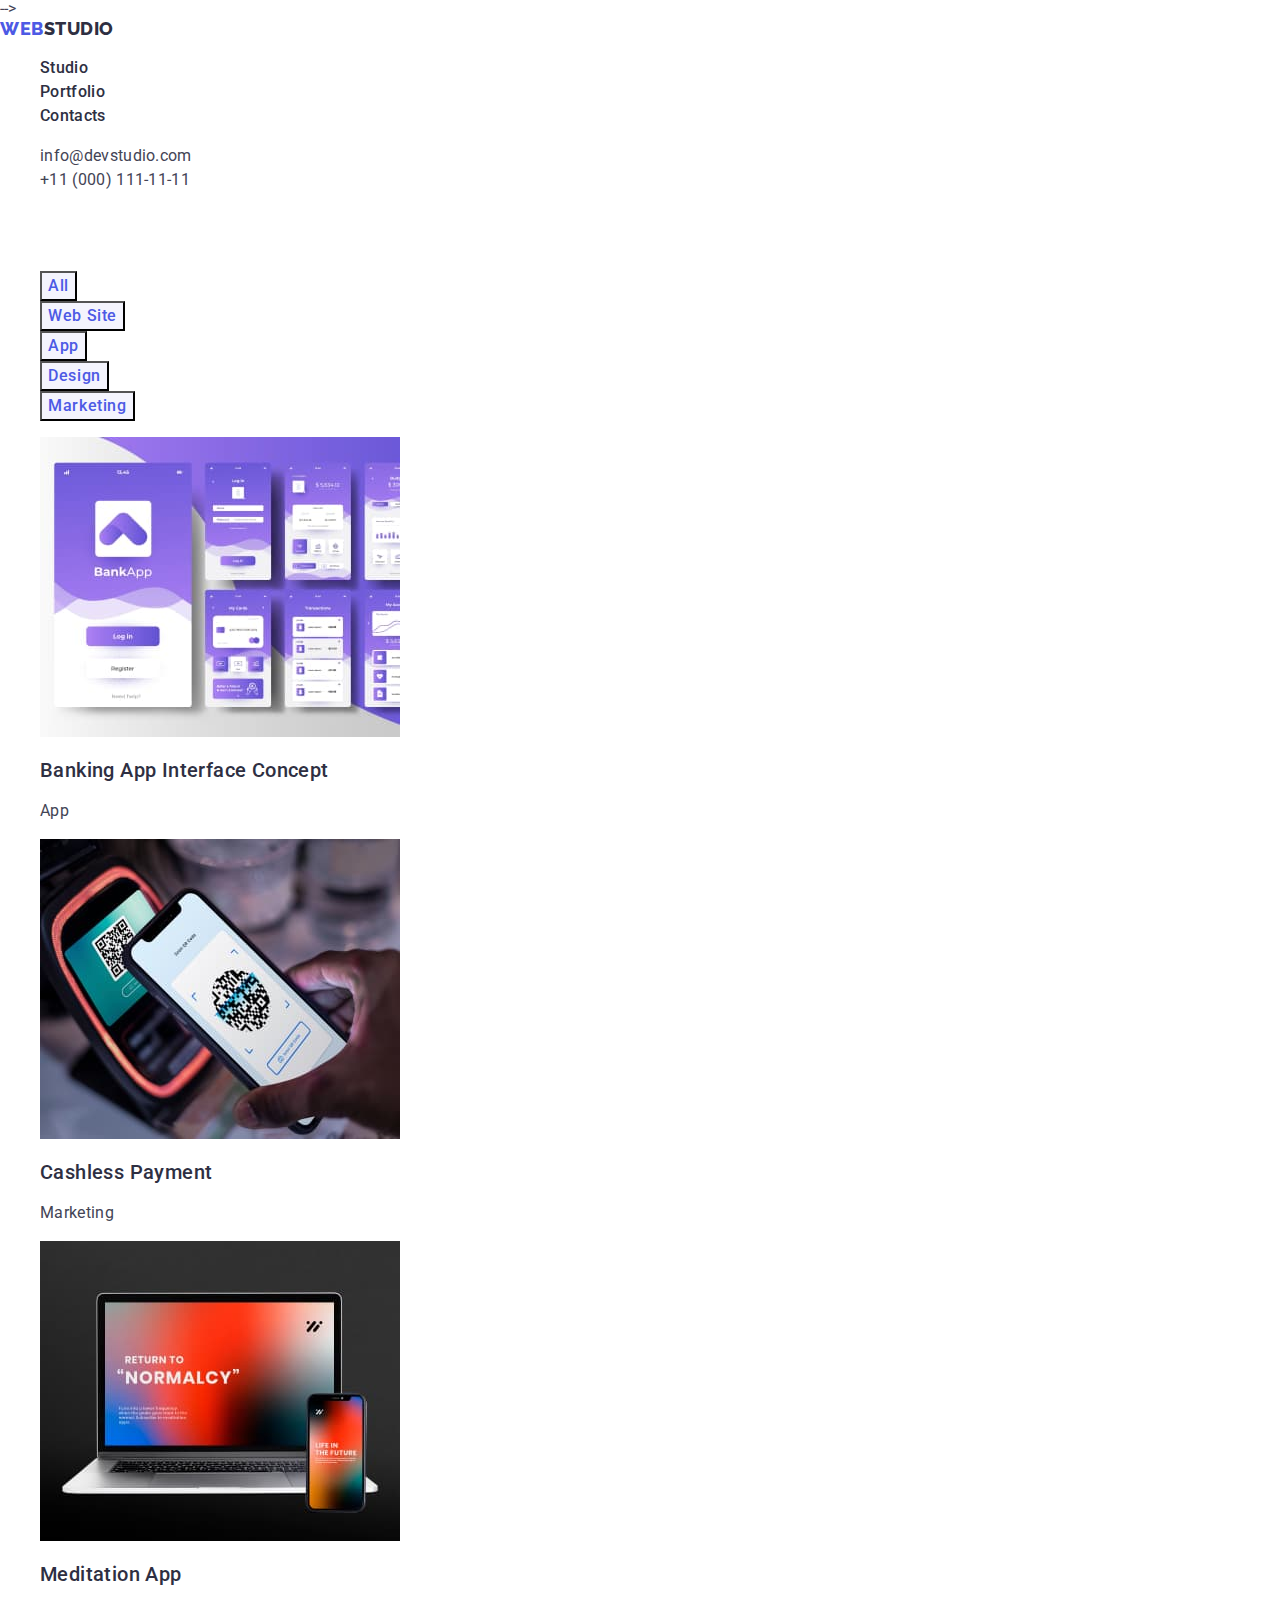
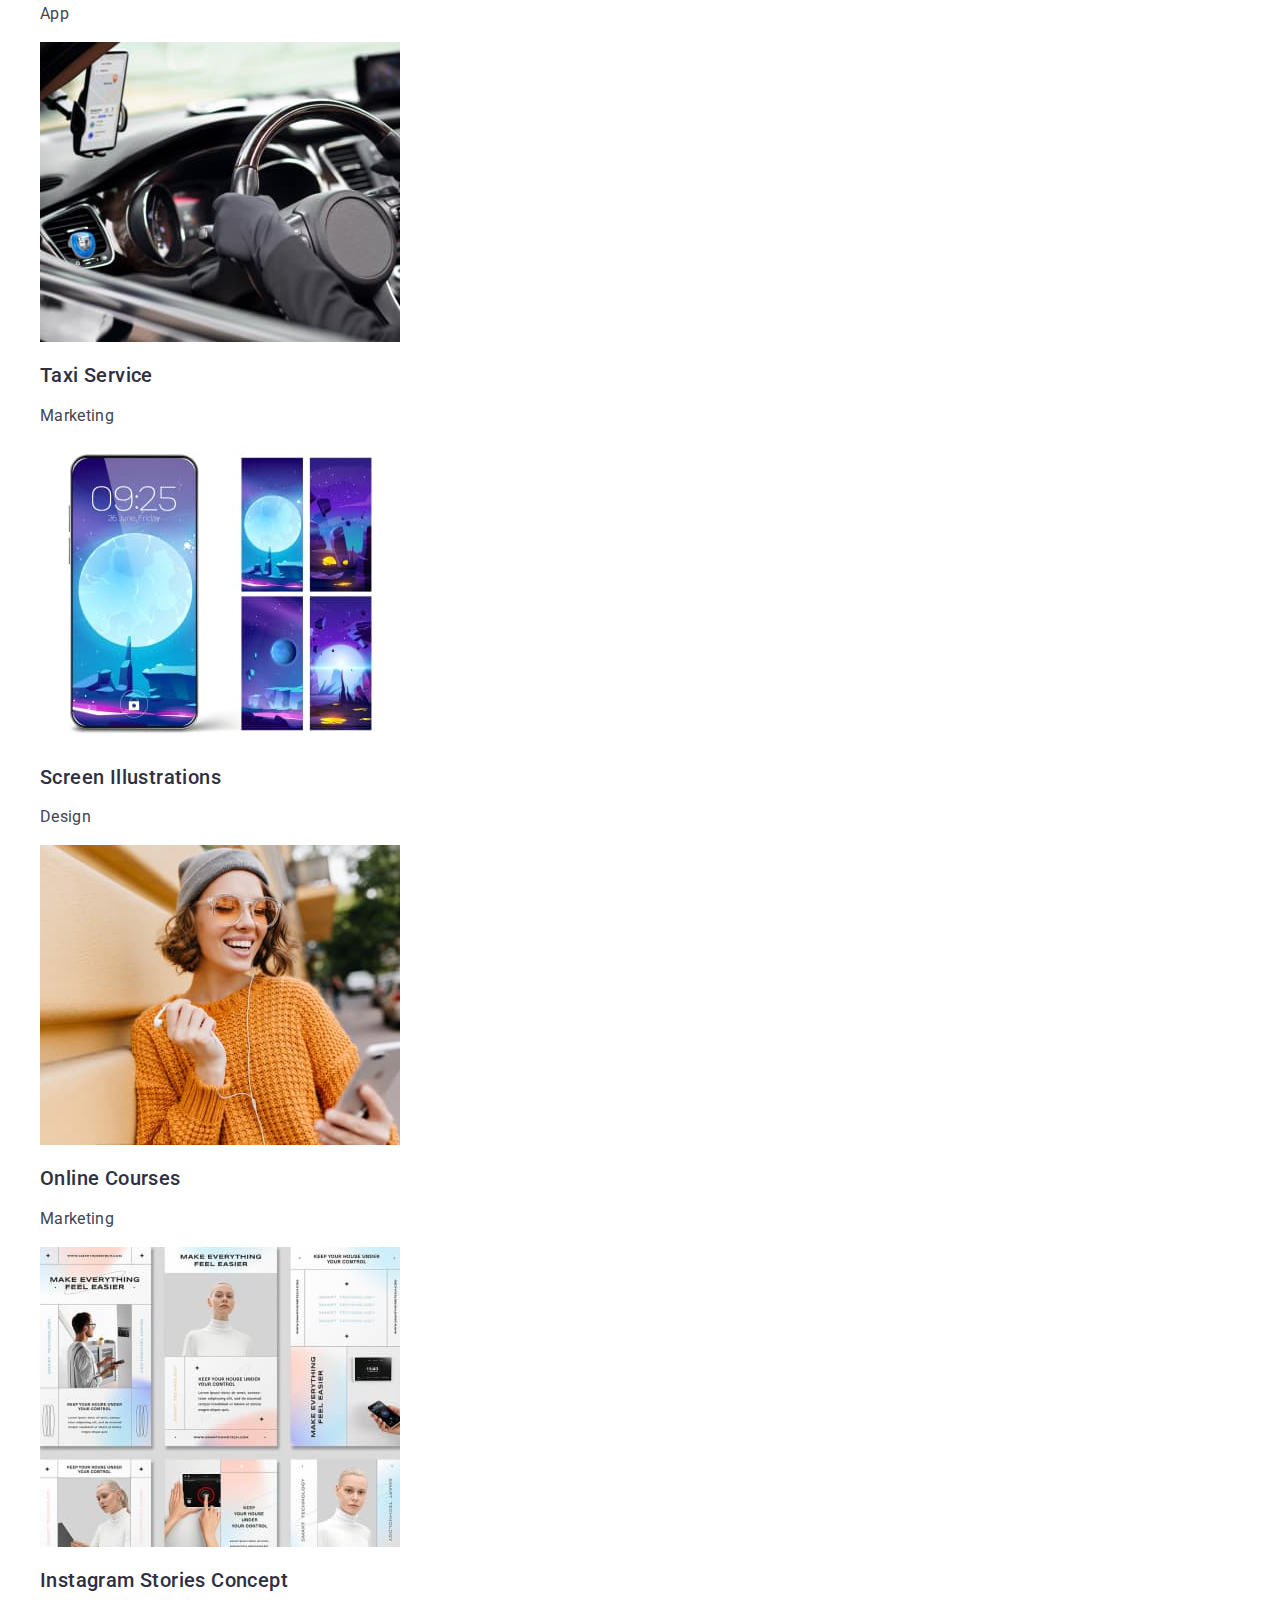
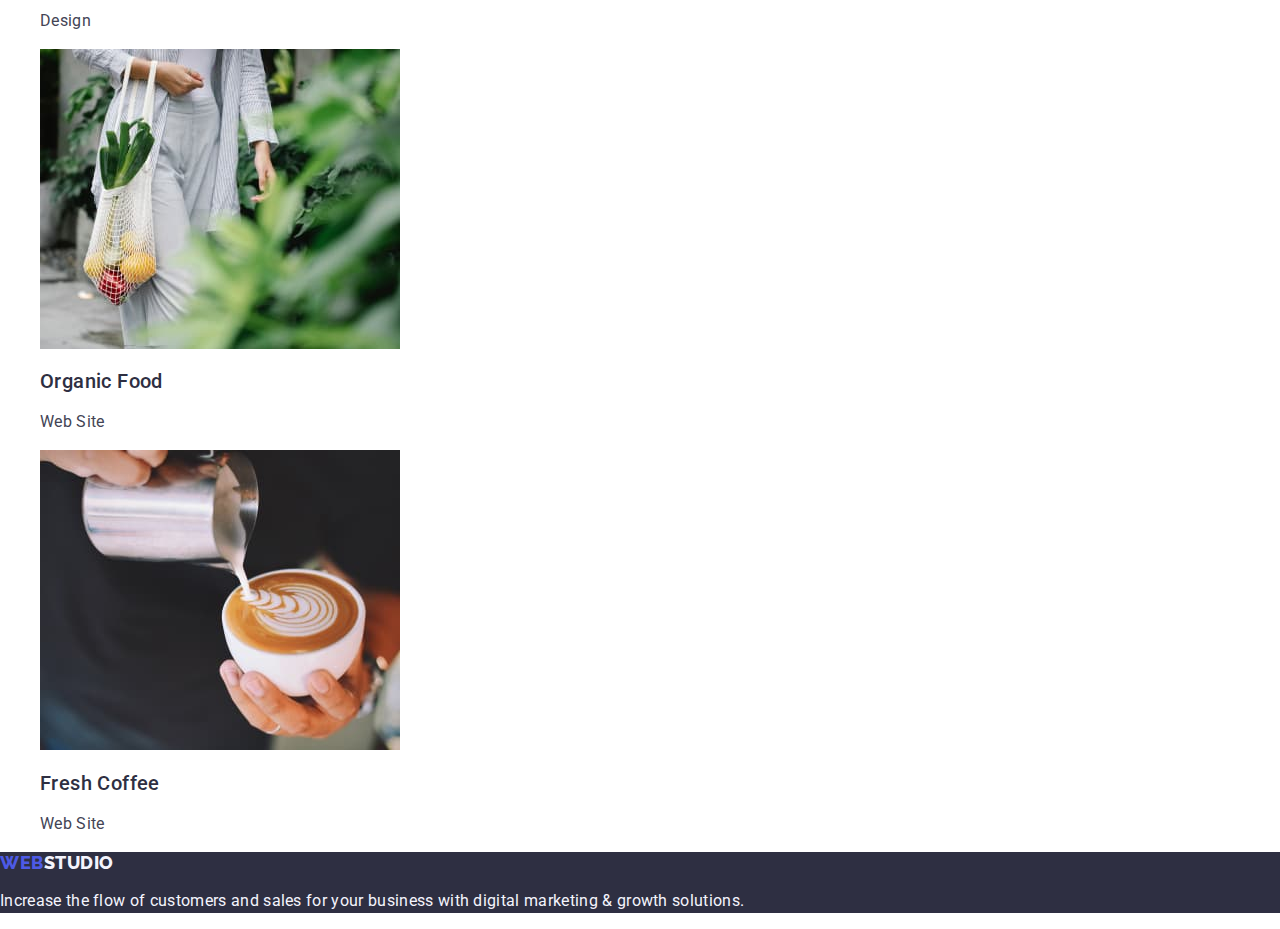
==== commit c0a13705: "adds modern-normalize" ====
--- a/portfolio.html
+++ b/portfolio.html
@@ -10,6 +10,10 @@
       href="https://fonts.googleapis.com/css2?family=Raleway:wght@800&family=Roboto:wght@400;500;700;900&display=swap"
       rel="stylesheet"
     >
+    <link
+    rel="stylesheet"
+    href="https://cdnjs.cloudflare.com/ajax/libs/modern-normalize/2.0.0/modern-normalize.min.css"
+  <!-- > -->
     <link rel="stylesheet" href="./css/styles.css" >
   </head>
 
@@ -80,7 +84,6 @@
                 src="./images/portfolio-photo/img-portfolio-page-1.jpg"
                 alt="Banking App Interface Concept"
                 width="360"
-                height="300"
               >
               <h2 class="subtitle">Banking App Interface Concept</h2>
               <p class="subtitle-text">App</p>
@@ -92,7 +95,6 @@
                 src="./images/portfolio-photo/img-portfolio-page-2.jpg"
                 alt="Cashless Payment"
                 width="360"
-                height="300"
               >
               <h2 class="subtitle">Cashless Payment</h2>
               <p class="subtitle-text">Marketing</p>
@@ -104,7 +106,6 @@
                 src="./images/portfolio-photo/img-portfolio-page-3.jpg"
                 alt="Meditation App"
                 width="360"
-                height="300"
               >
               <h2 class="subtitle">Meditation App</h2>
               <p class="subtitle-text">App</p>
@@ -117,7 +118,6 @@
                 src="./images/portfolio-photo/img-portfolio-page-4.jpg"
                 alt="Taxi Service"
                 width="360"
-                height="300"
               >
               <h2 class="subtitle">Taxi Service</h2>
               <p class="subtitle-text">Marketing</p>
@@ -129,7 +129,6 @@
                 src="./images/portfolio-photo/img-portfolio-page-5.jpg"
                 alt="Screen Illustrations"
                 width="360"
-                height="300"
               >
               <h2 class="subtitle">Screen Illustrations</h2>
               <p class="subtitle-text">Design</p>
@@ -141,7 +140,6 @@
                 src="./images/portfolio-photo/img-portfolio-page-6.jpg"
                 alt="Online Courses"
                 width="360"
-                height="300"
               >
               <h2 class="subtitle">Online Courses</h2>
               <p class="subtitle-text">Marketing</p>
@@ -154,7 +152,6 @@
                 src="./images/portfolio-photo/img-portfolio-page-7.jpg"
                 alt="Instagram Stories Concept"
                 width="360"
-                height="300"
               >
               <h2 class="subtitle">Instagram Stories Concept</h2>
               <p class="subtitle-text">Design</p>
@@ -178,7 +175,6 @@
                 src="./images/portfolio-photo/img-portfolio-page-9.jpg"
                 alt="Fresh Coffee"
                 width="360"
-                height="300"
               >
               <h2 class="subtitle">Fresh Coffee</h2>
               <p class="subtitle-text">Web Site</p>
--- a/css/styles.css
+++ b/css/styles.css
@@ -11,10 +11,24 @@
   --hero-background: rgba(46, 47, 66, 0.7);
   --white-background: #ffffff;
   --modal-background: #fcfcfc;
+  --global-font: 'Roboto', sans-serif;
+  --second-font: 'Raleway', sans-serif;
 }
+
+/* html {
+  box-sizing: border-box;
+}
+
+*,
+*::before,
+*::after {
+  box-sizing: inherit;
+} */
+
 /* general body styles */
 body {
-  font-family: 'Roboto', sans-serif;
+  margin: 0;
+  font-family: var(--global-font);
   background-color: var(--white-background);
   color: var(--text);
 }
@@ -30,14 +44,14 @@
 
 /* Logo */
 .logo {
-  color: var(--primary-brand);
-  font-family: 'Raleway', sans-serif;
+  font-family: var(--second-font);
   font-size: 18px;
   font-style: normal;
   font-weight: 800;
   line-height: 1.17;
   letter-spacing: 0.03em;
   text-transform: uppercase;
+  color: var(--primary-brand);
 }
 
 .logo-scnd-word {
@@ -102,7 +116,7 @@
 .hero-button,
 .nav-button {
   /* Button Text */
-  font-family: 'Roboto', sans-serif;
+  font-family: var(--global-font);
   font-size: 16px;
   font-style: normal;
   font-weight: 500;
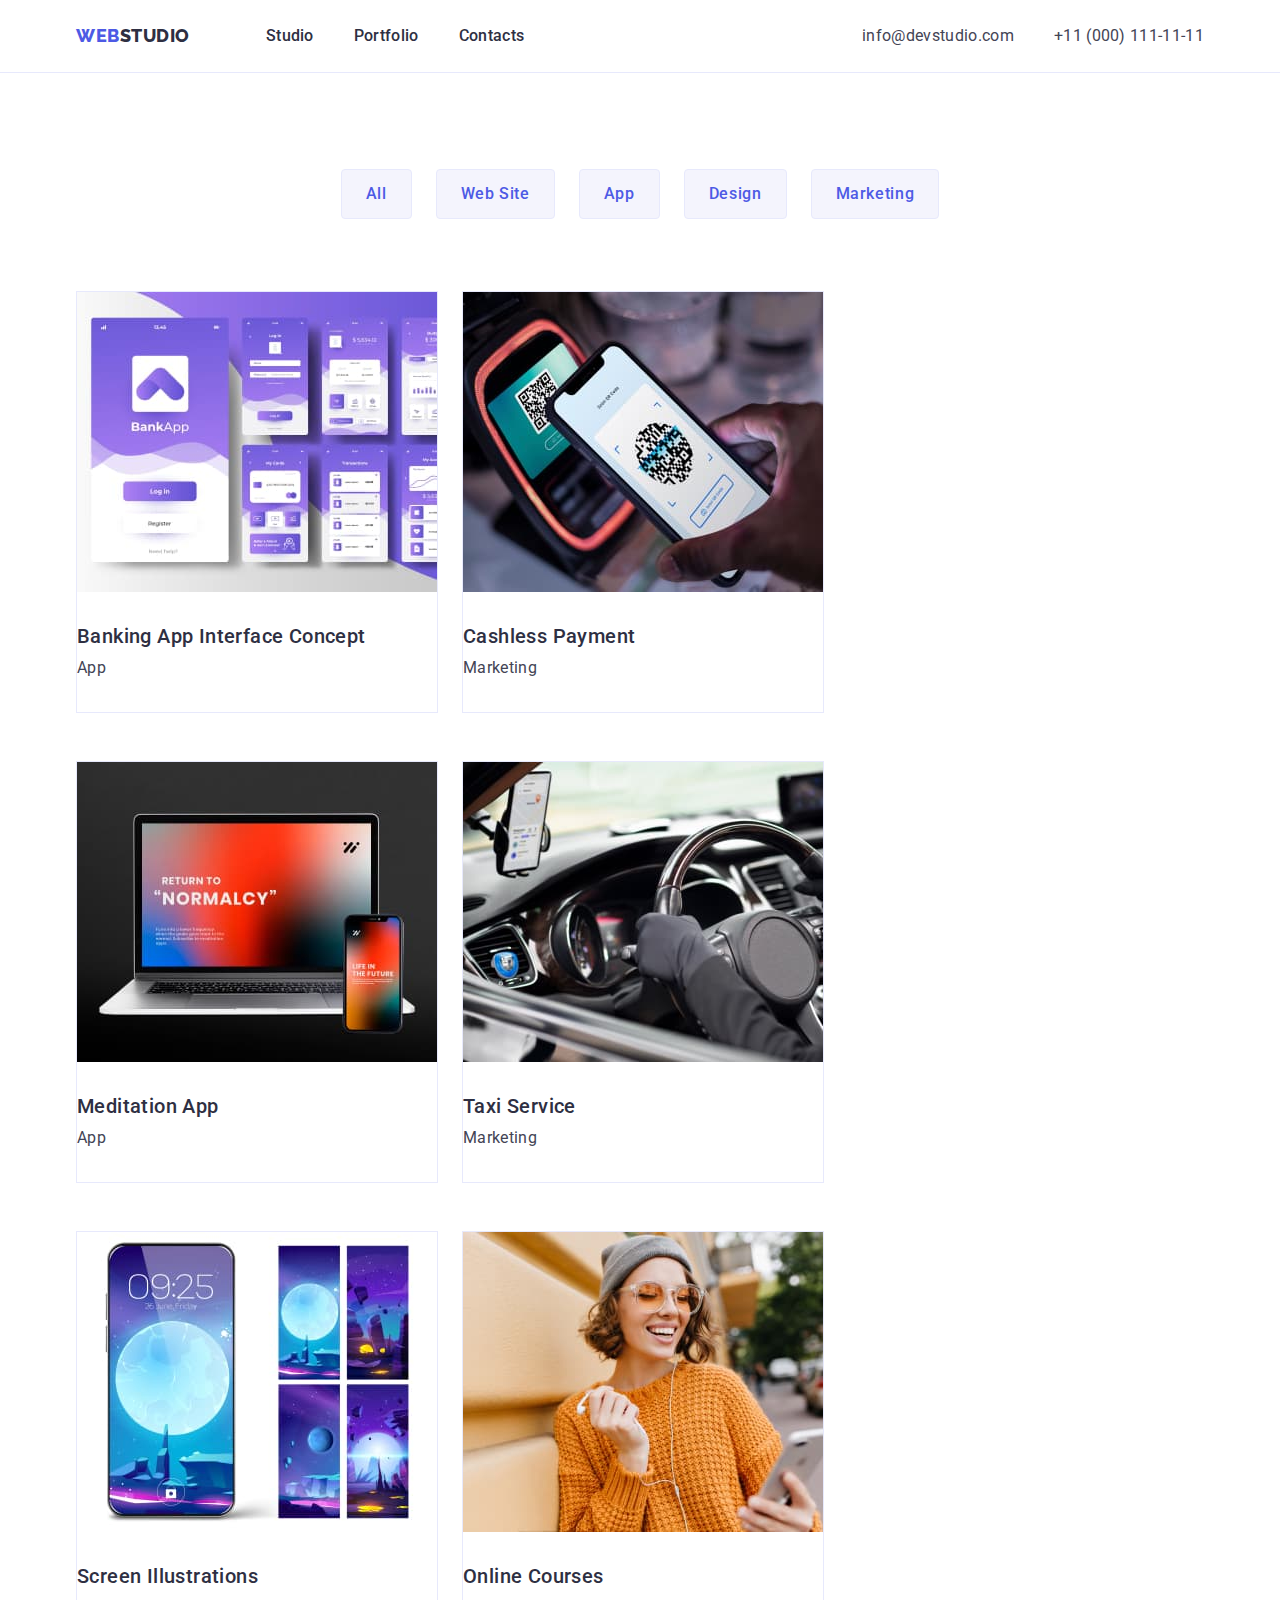
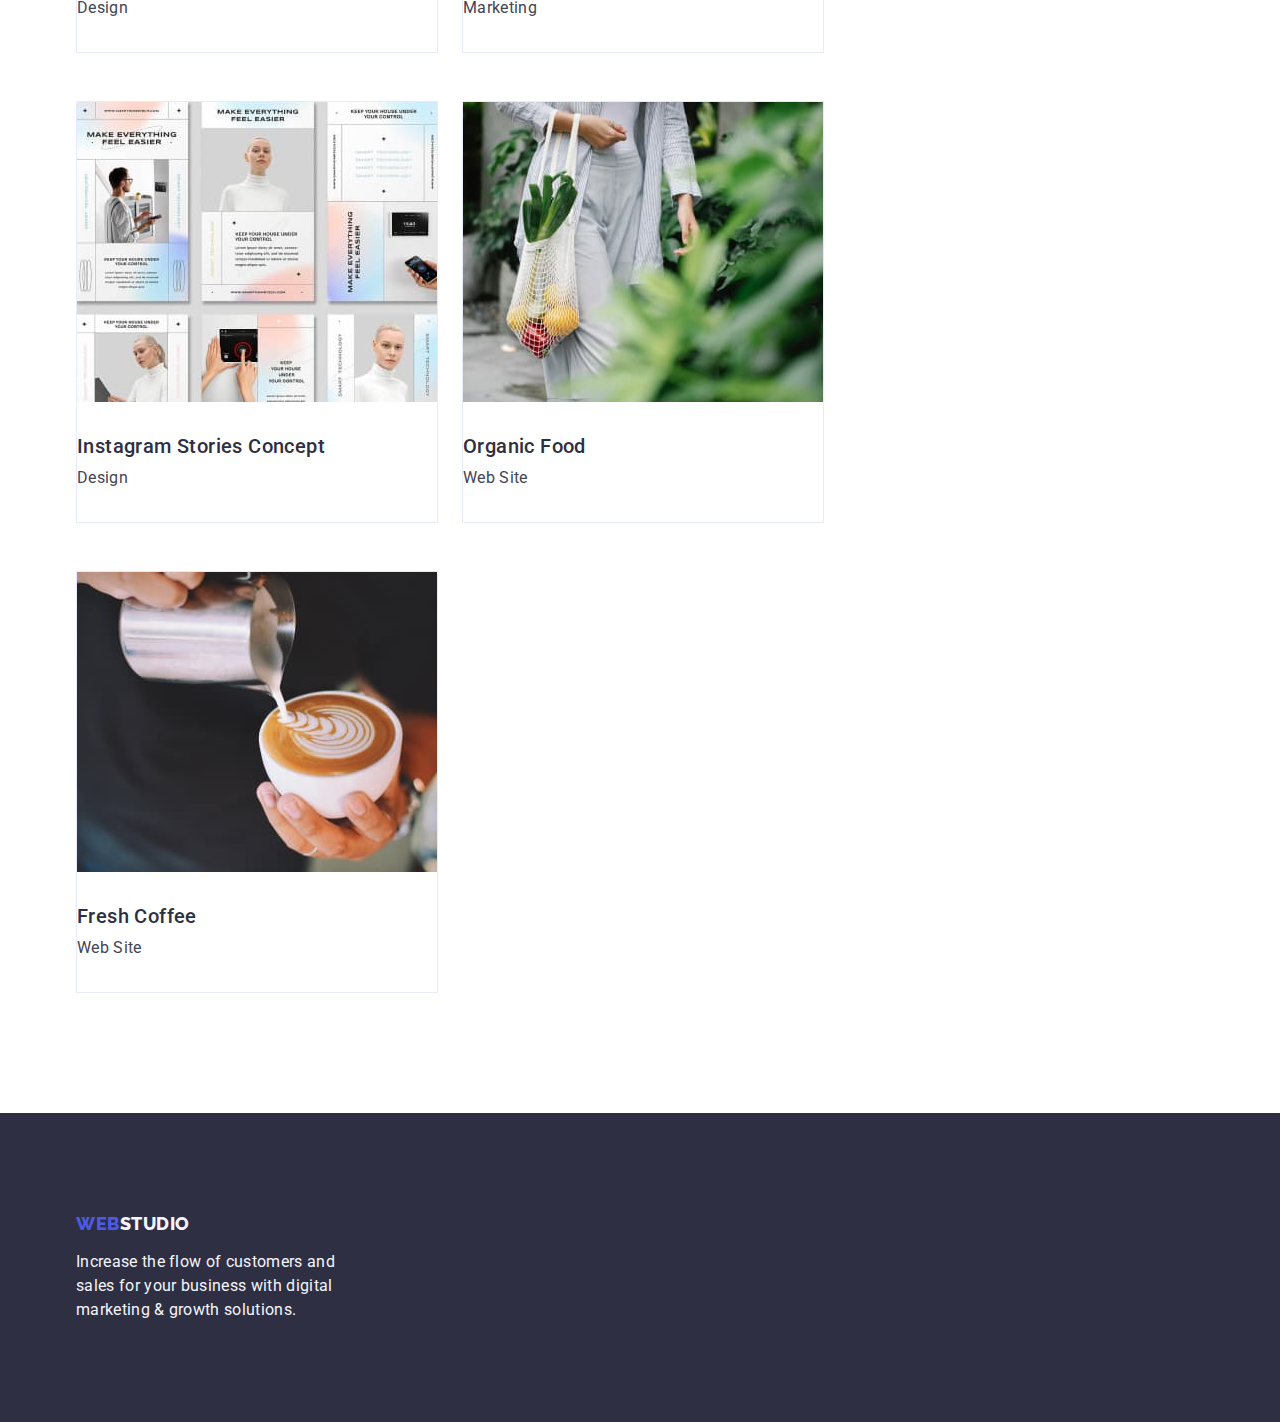
==== commit 5278d8ad: "adds flex in html" ====
--- a/portfolio.html
+++ b/portfolio.html
@@ -13,186 +13,193 @@
     <link
     rel="stylesheet"
     href="https://cdnjs.cloudflare.com/ajax/libs/modern-normalize/2.0.0/modern-normalize.min.css"
-  <!-- > -->
+  >
     <link rel="stylesheet" href="./css/styles.css" >
   </head>
 
   <body class="main-body">
+
     <header class="page-header">
-      <nav>
-        <!-- Logo -->
-
-        <a class="logo link" href="./index.html"
-          >Web<span class="logo-scnd-word">Studio</span>
-        </a>
-
-        <!-- General Navigation -->
-
-        <ul class="site-nav list">
-          <li>
-            <a href="./index.html" class="link">Studio</a>
-          </li>
-          <li>
-            <a href="./portfolio.html" class="link">Portfolio</a>
-          </li>
-          <li>
-            <a href="" class="link">Contacts</a>
-          </li>
-        </ul>
-      </nav>
-
-      <!-- Contacts -->
-
-      <address class="auth-nav">
-        <ul class="list">
-          <li>
-            <a href="mailto:info@devstudio.com" class="link"
-              >info@devstudio.com</a
-            >
-          </li>
-          <li>
-            <a href="tel:+110001111111" class="link">+11 (000) 111-11-11</a>
-          </li>
-        </ul>
-      </address>
+      <div class="container">
+        <nav class="site-nav-items">
+          <!-- Logo -->
+
+          <a class="logo link" href="./index.html"
+            >Web<span class="logo-scnd-word">Studio</span>
+          </a>
+
+          <!-- General Navigation -->
+
+          <ul class="site-nav list">
+            <li>
+              <a href="./index.html" class="link">Studio</a>
+            </li>
+            <li>
+              <a href="./portfolio.html" class="link">Portfolio</a>
+            </li>
+            <li>
+              <a href="" class="link">Contacts</a>
+            </li>
+          </ul>
+        </nav>
+
+        <!-- Contacts -->
+
+        <address class="auth-nav-items">
+          <ul class="auth-nav list">
+            <li>
+              <a href="mailto:info@devstudio.com" class="link"
+                >info@devstudio.com</a
+              >
+            </li>
+            <li>
+              <a href="tel:+110001111111" class="link">+11 (000) 111-11-11</a>
+            </li>
+          </ul>
+        </address>
+      </div>
     </header>
 
     <!-- Main contetnt -->
     <main>
-      <section>
-        <h1 class="hidden">Our Portfolio</h1>
-        <!-- Filter Btn and Btn Active -->
-        <ul class="list">
-          <li><button type="button" class="nav-button button">All</button></li>
-          <li>
-            <button type="button" class="nav-button button">Web Site</button>
-          </li>
-          <li><button type="button" class="nav-button button">App</button></li>
-          <li>
-            <button type="button" class="nav-button button">Design</button>
-          </li>
-          <li>
-            <button type="button" class="nav-button button">Marketing</button>
-          </li>
-        </ul>
-
-        <!-- Row 1 section -->
-        <ul class="list">
-          <li>
-            <a href="" class="link"
-              ><img
-                src="./images/portfolio-photo/img-portfolio-page-1.jpg"
-                alt="Banking App Interface Concept"
-                width="360"
-              >
-              <h2 class="subtitle">Banking App Interface Concept</h2>
-              <p class="subtitle-text">App</p>
-            </a>
-          </li>
-          <li>
-            <a href="" class="link"
-              ><img
-                src="./images/portfolio-photo/img-portfolio-page-2.jpg"
-                alt="Cashless Payment"
-                width="360"
-              >
-              <h2 class="subtitle">Cashless Payment</h2>
-              <p class="subtitle-text">Marketing</p>
-            </a>
-          </li>
-          <li>
-            <a href="" class="link"
-              ><img
-                src="./images/portfolio-photo/img-portfolio-page-3.jpg"
-                alt="Meditation App"
-                width="360"
-              >
-              <h2 class="subtitle">Meditation App</h2>
-              <p class="subtitle-text">App</p>
-            </a>
-          </li>
-          <!-- Row 2 section -->
-          <li>
-            <a href="" class="link"
-              ><img
-                src="./images/portfolio-photo/img-portfolio-page-4.jpg"
-                alt="Taxi Service"
-                width="360"
-              >
-              <h2 class="subtitle">Taxi Service</h2>
-              <p class="subtitle-text">Marketing</p>
-            </a>
-          </li>
-          <li>
-            <a href="" class="link"
-              ><img
-                src="./images/portfolio-photo/img-portfolio-page-5.jpg"
-                alt="Screen Illustrations"
-                width="360"
-              >
-              <h2 class="subtitle">Screen Illustrations</h2>
-              <p class="subtitle-text">Design</p>
-            </a>
-          </li>
-          <li>
-            <a href="" class="link"
-              ><img
-                src="./images/portfolio-photo/img-portfolio-page-6.jpg"
-                alt="Online Courses"
-                width="360"
-              >
-              <h2 class="subtitle">Online Courses</h2>
-              <p class="subtitle-text">Marketing</p>
-            </a>
-          </li>
-          <!-- Row 3 section -->
-          <li>
-            <a href="" class="link"
-              ><img
-                src="./images/portfolio-photo/img-portfolio-page-7.jpg"
-                alt="Instagram Stories Concept"
-                width="360"
-              >
-              <h2 class="subtitle">Instagram Stories Concept</h2>
-              <p class="subtitle-text">Design</p>
-            </a>
-          </li>
-          <li>
-            <a href="" class="link"
-              ><img
-                src="./images/portfolio-photo/img-portfolio-page-8.jpg"
-                alt="Organic Food"
-                width="360"
-                height="300"
-              >
-              <h2 class="subtitle">Organic Food</h2>
-              <p class="subtitle-text">Web Site</p>
-            </a>
-          </li>
-          <li>
-            <a href="" class="link"
-              ><img
-                src="./images/portfolio-photo/img-portfolio-page-9.jpg"
-                alt="Fresh Coffee"
-                width="360"
-              >
-              <h2 class="subtitle">Fresh Coffee</h2>
-              <p class="subtitle-text">Web Site</p>
-            </a>
-          </li>
-        </ul>
+      <section class="">
+<div class="section-title-tools container">
+  <h1 class="hidden">Our Portfolio</h1>
+  <!-- Filter Btn and Btn Active -->
+  <ul class="nav-button-portfolio list">
+    <li><button type="button" class="nav-button button">All</button></li>
+    <li>
+      <button type="button" class="nav-button button">Web Site</button>
+    </li>
+    <li><button type="button" class="nav-button button">App</button></li>
+    <li>
+      <button type="button" class="nav-button button">Design</button>
+    </li>
+    <li>
+      <button type="button" class="nav-button button">Marketing</button>
+    </li>
+  </ul>
+
+  <!-- Row 1 section -->
+  <ul class="row list">
+    <li class="project-card">
+      <a href="" class="link"
+        ><img class="project-card-img"
+          src="./images/portfolio-photo/img-portfolio-page-1.jpg"
+          alt="Banking App Interface Concept"
+          width="360"
+        >
+        <h2 class="tool-item">Banking App Interface Concept</h2>
+        <p class="tool-item-text">App</p>
+      </a>
+    </li>
+    <li class="project-card">
+      <a href="" class="link"
+        ><img class="project-card-img"
+          src="./images/portfolio-photo/img-portfolio-page-2.jpg"
+          alt="Cashless Payment"
+          width="360"
+        >
+        <h2 class="tool-item">Cashless Payment</h2>
+        <p class="tool-item-text">Marketing</p>
+      </a>
+    </li>
+    <li class="project-card">
+      <a href="" class="link"
+        ><img class="project-card-img"
+          src="./images/portfolio-photo/img-portfolio-page-3.jpg"
+          alt="Meditation App"
+          width="360"
+        >
+        <h2 class="tool-item">Meditation App</h2>
+        <p class="tool-item-text">App</p>
+      </a>
+    </li>
+    <!-- Row 2 section -->
+    <li class="project-card">
+      <a href="" class="link"
+        ><img class="project-card-img"
+          src="./images/portfolio-photo/img-portfolio-page-4.jpg"
+          alt="Taxi Service"
+          width="360"
+        >
+        <h2 class="tool-item">Taxi Service</h2>
+        <p class="tool-item-text">Marketing</p>
+      </a>
+    </li>
+    <li class="project-card">
+      <a href="" class="link"
+        ><img class="project-card-img"
+          src="./images/portfolio-photo/img-portfolio-page-5.jpg"
+          alt="Screen Illustrations"
+          width="360"
+        >
+        <h2 class="tool-item">Screen Illustrations</h2>
+        <p class="tool-item-text">Design</p>
+      </a>
+    </li>
+    <li class="project-card">
+      <a href="" class="link"
+        ><img class="project-card-img"
+          src="./images/portfolio-photo/img-portfolio-page-6.jpg"
+          alt="Online Courses"
+          width="360"
+        >
+        <h2 class="tool-item">Online Courses</h2>
+        <p class="tool-item-text">Marketing</p>
+      </a>
+    </li>
+    <!-- Row 3 section -->
+    <li class="project-card">
+      <a href="" class="link"
+        ><img class="project-card-img"
+          src="./images/portfolio-photo/img-portfolio-page-7.jpg"
+          alt="Instagram Stories Concept"
+          width="360"
+        >
+        <h2 class="tool-item">Instagram Stories Concept</h2>
+        <p class="tool-item-text">Design</p>
+      </a>
+    </li>
+    <li class="project-card">
+      <a href="" class="link"
+        ><img class="project-card-img"
+          src="./images/portfolio-photo/img-portfolio-page-8.jpg"
+          alt="Organic Food"
+          width="360"
+          height="300"
+        >
+        <h2 class="tool-item">Organic Food</h2>
+        <p class="tool-item-text">Web Site</p>
+      </a>
+    </li>
+    <li class="project-card">
+      <a href="" class="link">
+        <img class="project-card-img"
+          src="./images/portfolio-photo/img-portfolio-page-9.jpg"
+          alt="Fresh Coffee"
+          width="360"
+        >
+        <h2 class="tool-item">Fresh Coffee</h2>
+        <p class="tool-item-text">Web Site</p>
+      </a>
+    </li>
+  </ul>
+</div>
       </section>
     </main>
 
     <!-- Footer -->
     <footer class="page-footer">
-      <a class="logo link" href="./index.html"
-        >Web<span class="logo-sd-word">Studio</span>
-      </a>
-      <p class="footer-text">
-        Increase the flow of customers and sales for your business with digital
-        marketing & growth solutions.
-      </p>
+      <div class="page-footer-container">
+        <a class="logo link" href="./index.html"
+          >Web<span class="logo-sd-word">Studio</span>
+        </a>
+        <p class="footer-text">
+          Increase the flow of customers and sales for your business with
+          digital marketing & growth solutions.
+        </p>
+      </div>
     </footer>
   </body>
 </html>
--- a/css/styles.css
+++ b/css/styles.css
@@ -25,9 +25,29 @@
   box-sizing: inherit;
 } */
 
+/* reset browser styles */
+h1,
+h2,
+h3,
+h4,
+p {
+  margin-top: 0;
+  margin-bottom: 0;
+}
+ul,
+ol {
+  margin-top: 0;
+  margin-bottom: 0;
+  padding-left: 0;
+}
+
+img {
+  display: block;
+  width: 100%;
+}
+
 /* general body styles */
 body {
-  margin: 0;
   font-family: var(--global-font);
   background-color: var(--white-background);
   color: var(--text);
@@ -42,8 +62,41 @@
   list-style: none;
 }
 
+.container {
+  display: flex;
+  justify-content: space-between;
+  width: 1158px;
+  margin: 0 auto;
+  padding: 0 15px;
+}
+
+.site-nav-items {
+  display: flex;
+  align-items: center;
+  justify-content: space-between;
+  padding: 24px 0;
+}
+
+.auth-nav,
+.site-nav {
+  display: flex;
+  align-items: center;
+  column-gap: 40px;
+}
+.auth-nav-items {
+  display: flex;
+  align-items: center;
+  justify-content: flex-end;
+  padding: 24px 0;
+}
+.page-header {
+  border-bottom: 1px solid var(--accent);
+}
 /* Logo */
 .logo {
+  display: flex;
+  align-items: center;
+  margin-right: 76px;
   font-family: var(--second-font);
   font-size: 18px;
   font-style: normal;
@@ -87,30 +140,64 @@
 /* Main content*/
 /* Hero section */
 .hero {
+  display: flex;
+  justify-content: center;
+  padding: 188px 0;
   background-color: var(--dark);
 }
+.hero-container {
+  display: flex;
+  flex-direction: column;
+  justify-content: center;
+}
 .hero-title {
-  color: var(--white-background);
+  max-width: 496px;
+  margin-bottom: 48px;
   text-align: center;
   font-size: 56px;
   font-weight: 700;
   line-height: 1.07;
   letter-spacing: 0.02em;
   text-transform: capitalize;
+  color: var(--white-background);
 }
 
 .hero-button {
+  display: block;
+  margin: auto;
+  padding: 16px 32px;
   background-color: var(--primary-brand);
   color: var(--white-background);
+  border: 1px solid transparent;
+  border-radius: 4px;
+  box-shadow: 0px 4px 4px 0px rgba(0, 0, 0, 0.15);
 }
 .nav-button {
-  background-color: var(--light, --accent);
+  display: block;
+  margin: auto;
+  padding: 12px 24px;
+  border-radius: 4px;
+  border: 1px solid var(--accent);
+  background-color: var(--light);
   color: var(--primary-brand);
 }
+.nav-button-portfolio {
+  display: flex;
+  justify-content: center;
+  align-items: center;
+  column-gap: 24px;
+  margin-top: 96px;
+  margin-bottom: 72px;
+}
+
 .button:hover,
 .button:focus {
+  border-radius: 4px;
+  box-shadow: 0px 2px 2px 0px rgba(0, 0, 0, 0.12),
+    0px 2px 1px 0px rgba(0, 0, 0, 0.08), 0px 3px 1px 0px rgba(0, 0, 0, 0.1);
   background-color: var(--pressed-state);
   color: var(--white-background);
+  border: 1px solid transparent;
 }
 
 .hero-button,
@@ -124,54 +211,142 @@
   letter-spacing: 0.04em;
   cursor: pointer;
 }
+
 /* Sections styles */
 .hidden {
+  display: none;
   visibility: hidden;
 }
+/* First sections styles */
+.tool-items {
+  display: flex;
+  justify-content: space-between;
+  align-items: flex-start;
+  margin: 120px 0;
+}
+
+.tool-items-function {
+  display: flex;
+  flex-direction: column;
+  margin-right: 24px;
+}
+.tool-item {
+  margin-bottom: 8px;
+  color: var(--dark);
+  font-size: 20px;
+  font-style: normal;
+  font-weight: 500;
+  line-height: 1.2;
+  letter-spacing: 0.02em;
+}
+
+.tool-item-text {
+  color: var(--text);
+  font-size: 16px;
+  font-style: normal;
+  font-weight: 400;
+  line-height: 1.5;
+  letter-spacing: 0.02em;
+}
+
+/* Secons sections styles */
+
 .section-title {
-  color: var(--dark);
   text-align: center;
+  margin-bottom: 72px;
   font-size: 36px;
   font-style: normal;
   font-weight: 700;
   line-height: 1.11;
   letter-spacing: 0.02em;
   text-transform: capitalize;
-}
-
-.subtitle {
   color: var(--dark);
-  font-size: 20px;
-  font-style: normal;
-  font-weight: 500;
-  line-height: 1.2;
-  letter-spacing: 0.02em;
-}
-
-.subtitle-text {
-  color: var(--text);
-  font-size: 16px;
-  font-style: normal;
-  font-weight: 400;
-  line-height: 1.5;
-  letter-spacing: 0.02em;
-}
-
-.section {
+}
+.section-title-works {
+  display: flex;
+  flex-direction: column;
+  margin-bottom: 120px;
+}
+.section-title-work,
+.section-title-team {
+  display: flex;
+  align-items: center;
+  column-gap: 24px;
+}
+.section-title-list {
+  border: 1px solid var(--accent);
+}
+.section-title-teams {
+  display: flex;
+  flex-direction: column;
+}
+.section-team {
+  padding: 120px 0;
   background-color: var(--light);
 }
-.section-list-card {
+.card-team {
+  display: flex;
+  flex-direction: column;
+  text-align: center;
+  padding-bottom: 32px;
+  border-radius: 0px 0px 4px 4px;
+  box-shadow: 0px 2px 1px 0px rgba(46, 47, 66, 0.08),
+    0px 1px 1px 0px rgba(46, 47, 66, 0.16),
+    0px 1px 6px 0px rgba(46, 47, 66, 0.08);
   background-color: var(--white-background);
 }
+.card-team-img {
+  display: flex;
+  margin-bottom: 32px;
+}
+
+/* Portfolio page styles */
+.section-title-tools {
+  display: flex;
+  flex-direction: column;
+}
+.row {
+  display: flex;
+  align-items: center;
+  flex-wrap: wrap;
+  gap: 48px 24px;
+  margin-bottom: 120px;
+}
+.project-card {
+  display: flex;
+  flex-direction: column;
+  padding-bottom: 32px;
+  border: 1px solid var(--accent);
+}
+.project-card-img {
+  display: flex;
+  margin-bottom: 32px;
+
+}
 
 /* Site Footer */
 
 .footer-text {
+  display: flex;
+  margin-top: 16px;
+  max-width: 264px;
   line-height: 1.5;
   letter-spacing: 0.02em;
   background-color: var(--dark);
   color: var(--light);
 }
+
 .page-footer {
+  display: flex;
+  align-items: center;
+  padding: 100px 0;
   background-color: var(--dark);
 }
+.page-footer-container {
+  display: flex;
+  flex-direction: column;
+  align-items: flex-start;
+  width: 1158px;
+  margin: 0 auto;
+  padding: 0 15px;
+}
